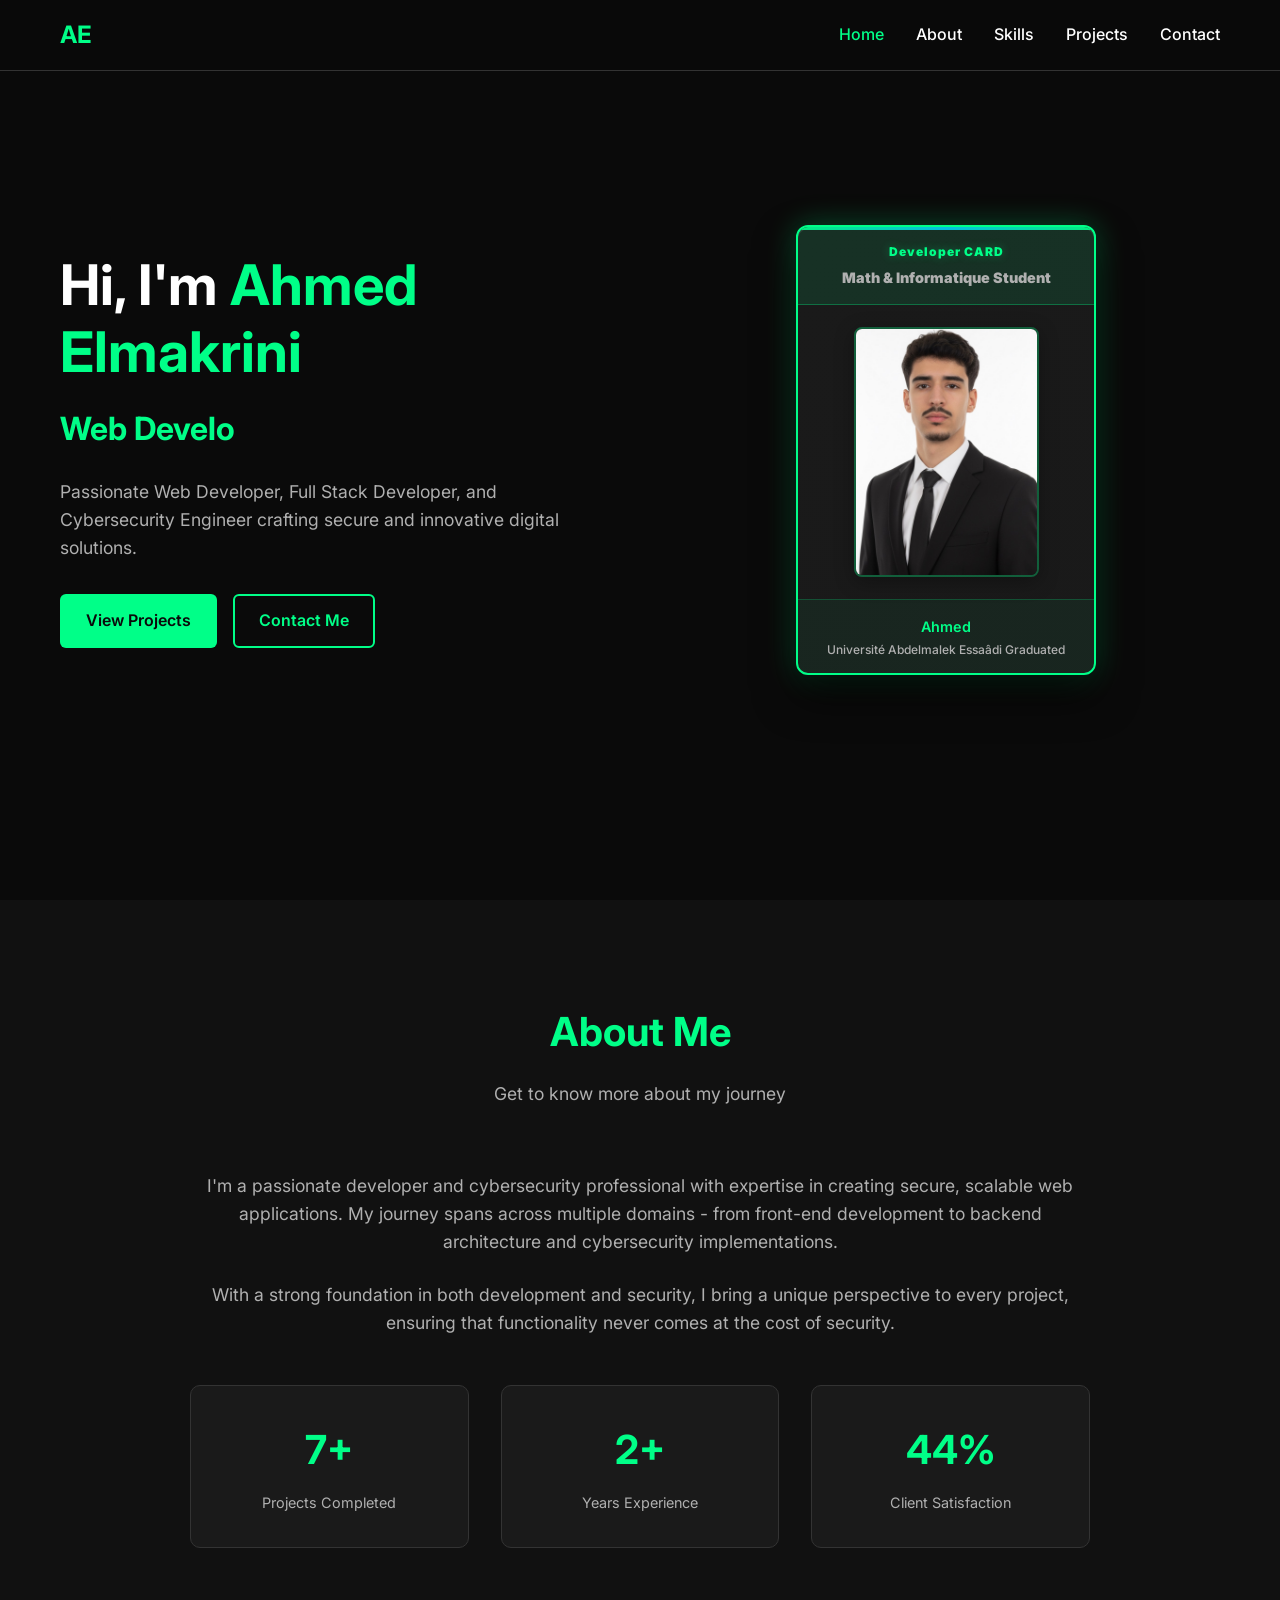
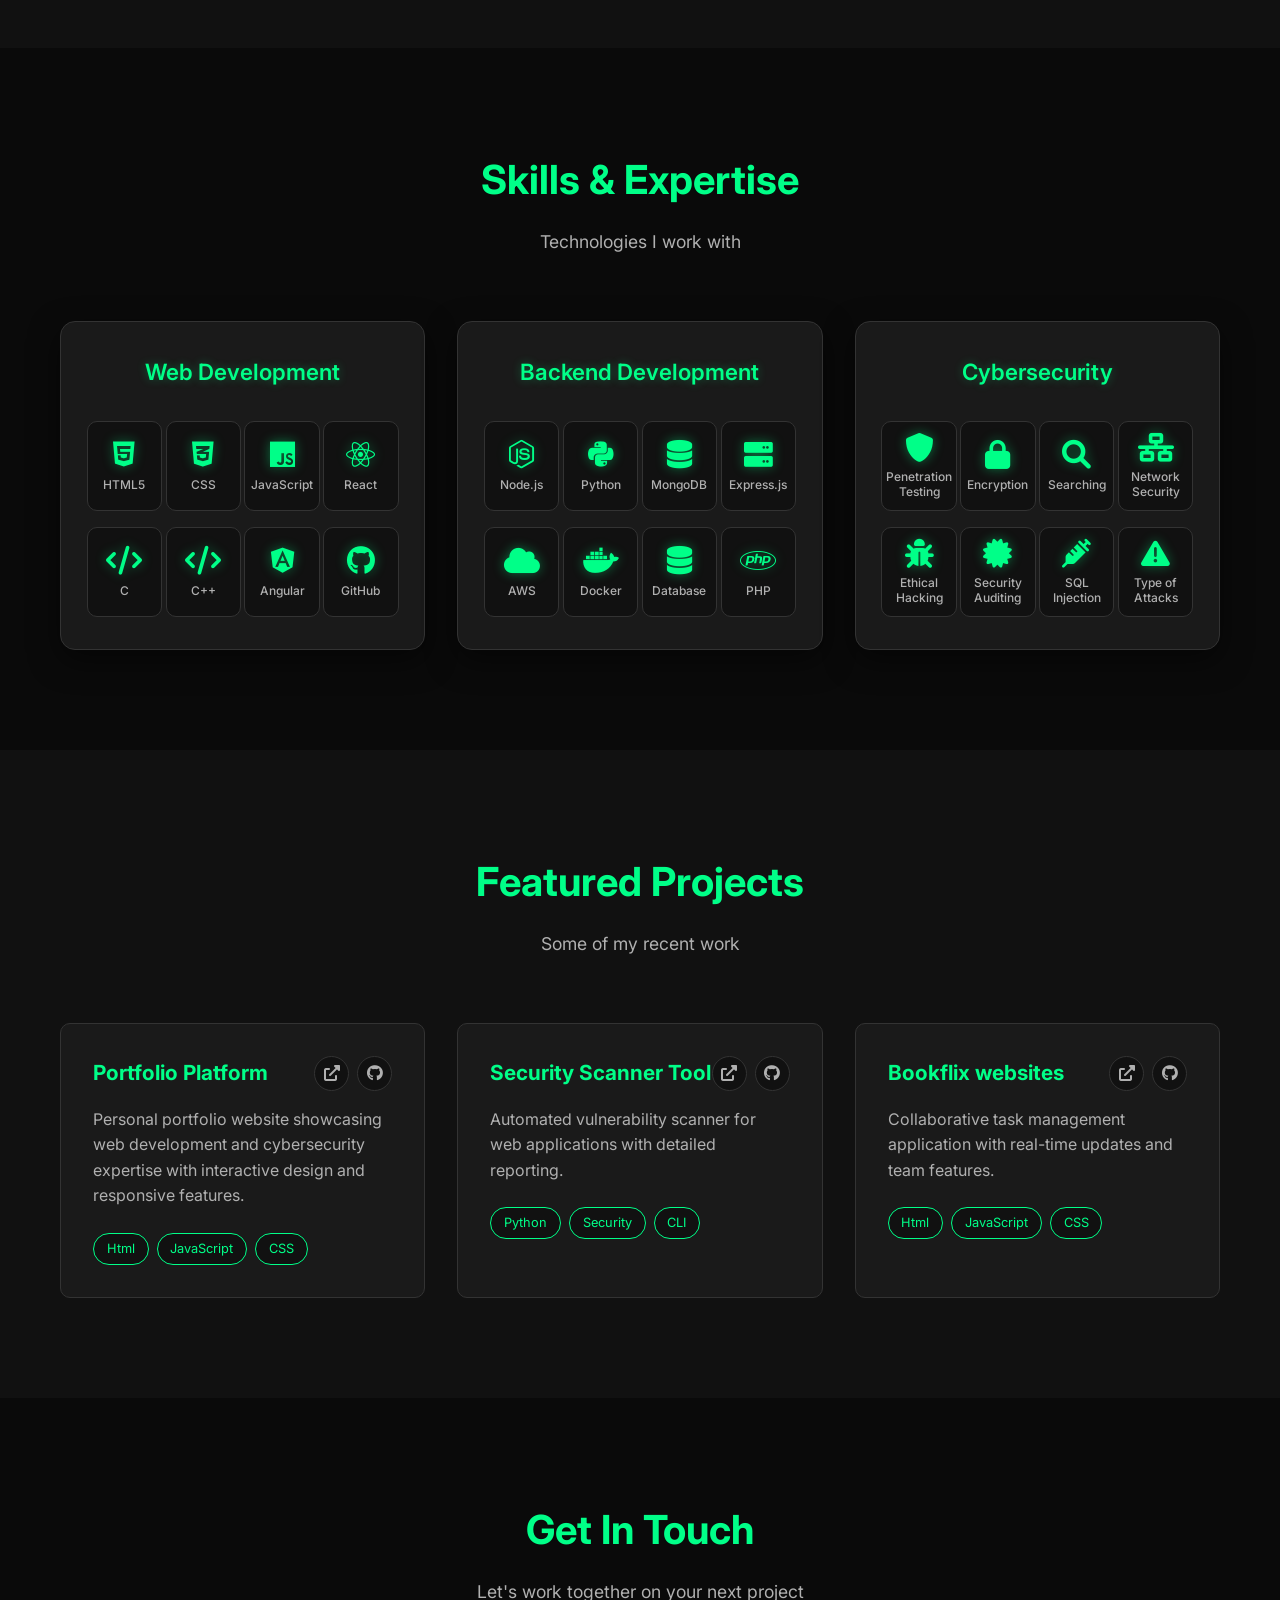
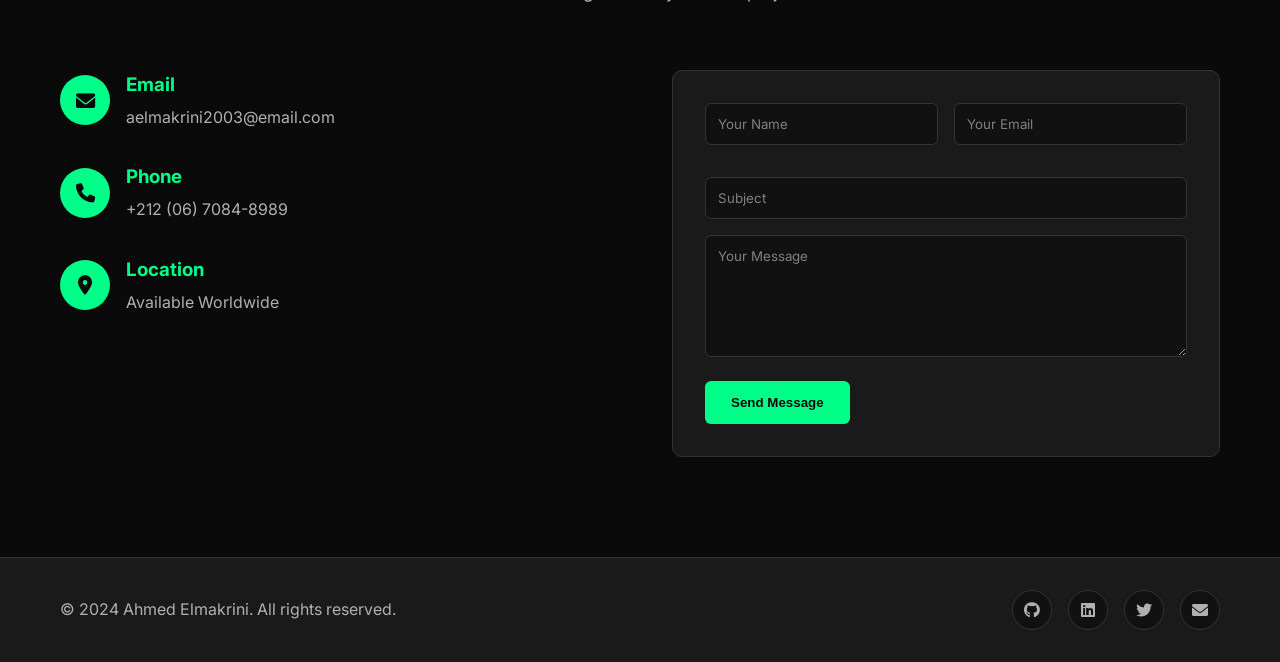
==== portfolio.html @ f75f0a3f "last modification" ====
<!DOCTYPE html>
<html lang="en">
<head>
    <meta charset="UTF-8">
    <meta name="viewport" content="width=device-width, initial-scale=1.0, viewport-fit=cover">
    <meta name="apple-mobile-web-app-capable" content="yes">
    <meta name="apple-mobile-web-app-status-bar-style" content="black-translucent">
    <meta name="apple-mobile-web-app-title" content="Ahmed Elmakrini">
    <meta name="msapplication-TileColor" content="#0a0a0a">
    <link rel="manifest" href="manifest.json">
    <link rel="apple-touch-icon" sizes="180x180" href="apple-touch-icon.png">
    <title>Ahmed Elmakrini - Portfolio</title>
    <link rel="stylesheet" href="style.css">
    <link href="https://cdnjs.cloudflare.com/ajax/libs/font-awesome/6.0.0/css/all.min.css" rel="stylesheet">
    <link href="https://fonts.googleapis.com/css2?family=Inter:wght@300;400;500;600;700&display=swap" rel="stylesheet">
</head>
<body>
    <!-- Navigation -->
    <nav class="navbar">
        <div class="nav-container">
            <div class="nav-logo">
                <span class="logo-text">AE</span>
            </div>
            <ul class="nav-menu">
                <li><a href="#home" class="nav-link">Home</a></li>
                <li><a href="#about" class="nav-link">About</a></li>
                <li><a href="#skills" class="nav-link">Skills</a></li>
                <li><a href="#projects" class="nav-link">Projects</a></li>
                <li><a href="#contact" class="nav-link">Contact</a></li>
            </ul>
            <div class="nav-toggle" onclick="toggleMobileMenu()">
                <span></span>
                <span></span>
                <span></span>
            </div>
        </div>
    </nav>

    <!-- Hero Section -->
    <section id="home" class="hero">
        <div class="container">
            <div class="hero-content">
                <h1 class="hero-title">
                    Hi, I'm <span class="highlight">Ahmed Elmakrini</span>
                </h1>
                <h2 class="hero-subtitle">
                    <span id="typing-text">Web Developer</span>
                </h2>
                <p class="hero-description">
                    Passionate Web Developer, Full Stack Developer, and Cybersecurity Engineer
                    crafting secure and innovative digital solutions.
                </p>
                <div class="hero-buttons">
                    <a href="#projects" class="btn btn-primary">View Projects</a>
                    <a href="#contact" class="btn btn-secondary">Contact Me</a>
                </div>
            </div>
            <div class="hero-visual">
                <div class="student-card">
                    <div class="card-thread"></div>
                    <div class="card-header">
                        <h3>Developer CARD</h3>
                        <p>Math & Informatique Student</p>
                    </div>
                    <div class="card-photo">
                        <img src="image/IMG_5233.JPG" alt="Profile">
                    </div>
                    <div class="card-info">
                        <div class="student-id">Ahmed</div>
                        <div class="university">Université Abdelmalek Essaâdi Graduated</div>
                    </div>
                </div>
            </div>
        </div>

        <!-- Hacker Terminal -->
        <div class="hacker-terminal" id="hacker-terminal">
            <div class="terminal-header">
                <div class="terminal-controls">
                    <span class="terminal-btn close" onclick="closeHackerTerminal()"></span>
                    <span class="terminal-btn minimize"></span>
                    <span class="terminal-btn maximize"></span>
                </div>
                <div class="terminal-title">ahmed@elmakrini:~$</div>
            </div>
            <div class="terminal-body">
                <div class="terminal-prompt">
                    <span class="prompt-user">root@hacker</span>
                    <span class="prompt-separator">:</span>
                    <span class="prompt-path">~/skills</span>
                    <span class="prompt-symbol">$</span>
                    <span class="prompt-command">scan --skill</span>
                    <span class="typing-cursor">_</span>
                </div>
                <div class="terminal-output" id="terminal-output"></div>
            </div>
        </div>
    </section>

    <!-- About Section -->
    <section id="about" class="about">
        <div class="container">
            <div class="section-header">
                <h2 class="section-title">About Me</h2>
                <p class="section-subtitle">Get to know more about my journey</p>
            </div>
            <div class="about-content">
                <div class="about-text">
                    <p>
                        I'm a passionate developer and cybersecurity professional with expertise in creating
                        secure, scalable web applications. My journey spans across multiple domains - from
                        front-end development to backend architecture and cybersecurity implementations.
                    </p>
                    <p>
                        With a strong foundation in both development and security, I bring a unique perspective
                        to every project, ensuring that functionality never comes at the cost of security.
                    </p>
                </div>
                <div class="stats">
                    <div class="stat-item">
                        <span class="stat-number">15+</span>
                        <span class="stat-label">Projects Completed</span>
                    </div>
                    <div class="stat-item">
                        <span class="stat-number">3+</span>
                        <span class="stat-label">Years Experience</span>
                    </div>
                    <div class="stat-item">
                        <span class="stat-number">100%</span>
                        <span class="stat-label">Client Satisfaction</span>
                    </div>
                </div>
            </div>
        </div>
    </section>

    <!-- Skills Section -->
    <section id="skills" class="skills">
        <div class="container">
            <div class="section-header">
                <h2 class="section-title">Skills & Expertise</h2>
                <p class="section-subtitle">Technologies I work with</p>
            </div>
            <div class="skills-container">
                <div class="skill-category">
                    <h3>Web Development</h3>
                    <div class="skills-grid">
                        <div class="skill-item">
                            <i class="fab fa-html5"></i>
                            <span>HTML5</span>
                        </div>
                        <div class="skill-item">
                            <i class="fab fa-css3-alt"></i>
                            <span>CSS</span>
                        </div>
                        <div class="skill-item">
                            <i class="fab fa-js"></i>
                            <span>JavaScript</span>
                        </div>
                        <div class="skill-item">
                            <i class="fab fa-react"></i>
                            <span>React</span>
                        </div>
                        <div class="skill-item">
                            <i class="fas fa-code"></i>
                            <span>C</span>
                        </div>
                        <div class="skill-item">
                            <i class="fas fa-code"></i>
                            <span>C++</span>
                        </div>
                        <div class="skill-item">
                            <i class="fab fa-angular"></i>
                            <span>Angular</span>
                        </div>
                        <div class="skill-item">
                            <i class="fab fa-github"></i>
                            <span>GitHub</span>
                        </div>
                    </div>
                </div>
                <div class="skill-category">
                    <h3>Backend Development</h3>
                    <div class="skills-grid">
                        <div class="skill-item">
                            <i class="fab fa-node-js"></i>
                            <span>Node.js</span>
                        </div>
                        <div class="skill-item">
                            <i class="fab fa-python"></i>
                            <span>Python</span>
                        </div>
                        <div class="skill-item">
                            <i class="fas fa-database"></i>
                            <span>MongoDB</span>
                        </div>
                        <div class="skill-item">
                            <i class="fas fa-server"></i>
                            <span>Express.js</span>
                        </div>
                        <div class="skill-item">
                            <i class="fas fa-cloud"></i>
                            <span>AWS</span>
                        </div>
                        <div class="skill-item">
                            <i class="fab fa-docker"></i>
                            <span>Docker</span>
                        </div>
                        <div class="skill-item">
                            <i class="fas fa-database"></i>
                            <span>Database</span>
                        </div>
                        <div class="skill-item">
                            <i class="fab fa-php"></i>
                            <span>PHP</span>
                        </div>
                    </div>
                </div>
                <div class="skill-category">
                    <h3>Cybersecurity</h3>
                    <div class="skills-grid">
                        <div class="skill-item">
                            <i class="fas fa-shield-alt"></i>
                            <span>Penetration Testing</span>
                        </div>
                        <div class="skill-item">
                            <i class="fas fa-lock"></i>
                            <span>Encryption</span>
                        </div>
                        <div class="skill-item">
                            <i class="fas fa-search"></i>
                            <span>Searching</span>
                        </div>
                        <div class="skill-item">
                            <i class="fas fa-network-wired"></i>
                            <span>Network Security</span>
                        </div>
                        <div class="skill-item">
                            <i class="fas fa-bug"></i>
                            <span>Ethical Hacking</span>
                        </div>
                        <div class="skill-item">
                            <i class="fas fa-certificate"></i>
                            <span>Security Auditing</span>
                        </div>
                        <div class="skill-item">
                            <i class="fas fa-syringe"></i>
                            <span>SQL Injection</span>
                        </div>
                        <div class="skill-item">
                            <i class="fas fa-exclamation-triangle"></i>
                            <span>Type of Attacks</span>
                        </div>
                    </div>
                </div>
            </div>
        </div>
    </section>

    <!-- Projects Section -->
    <section id="projects" class="projects">
        <div class="container">
            <div class="section-header">
                <h2 class="section-title">Featured Projects</h2>
                <p class="section-subtitle">Some of my recent work</p>
            </div>
            <div class="projects-grid">
                <div class="project-card">
                    <div class="project-header">
                        <h3>Portfolio Platform</h3>
                        <div class="project-links">
                            <a href="https://github.com/ahmed200-em/myportfolio" class="project-link" title="Open E-Commerce Platform" aria-label="Open E-Commerce Platform"><i class="fas fa-external-link-alt" aria-hidden="true"></i></a>
                            <a href="https://github.com/ahmed200-em" class="project-link" title="View E-Commerce Platform on GitHub" aria-label="View E-Commerce Platform on GitHub" target="_blank" rel="noopener noreferrer"><i class="fab fa-github" aria-hidden="true"></i></a>
                        </div>
                    </div>
                    <p>Personal portfolio website showcasing web development and cybersecurity expertise with interactive design and responsive features.</p>
                    <div class="project-tags">
                        <span class="tag">Html</span>
                        <span class="tag">JavaScript</span>
                        <span class="tag">CSS</span>
                    </div>
                </div>
                <div class="project-card">
                    <div class="project-header">
                        <h3>Security Scanner Tool</h3>
                        <div class="project-links">
                            <a href="#" class="project-link" title="Open Security Scanner Tool" aria-label="Open Security Scanner Tool"><i class="fas fa-external-link-alt" aria-hidden="true"></i></a>
                            <a href="https://github.com/ahmed200-em" class="project-link" title="View Security Scanner Tool on GitHub" aria-label="View Security Scanner Tool on GitHub" target="_blank" rel="noopener noreferrer"><i class="fab fa-github" aria-hidden="true"></i></a>
                        </div>
                    </div>
                    <p>Automated vulnerability scanner for web applications with detailed reporting.</p>
                    <div class="project-tags">
                        <span class="tag">Python</span>
                        <span class="tag">Security</span>
                        <span class="tag">CLI</span>
                    </div>
                </div>
                <div class="project-card">
                    <div class="project-header">
                        <h3>Bookflix websites</h3>
                        <div class="project-links">
                            <a href="https://github.com/ahmed200-em/bookflix-web" class="project-link" title="Open Task Management App" aria-label="Open Task Management App"><i class="fas fa-external-link-alt" aria-hidden="true"></i></a>
                            <a href="https://github.com/ahmed200-em" class="project-link" title="View Task Management App on GitHub" aria-label="View Task Management App on GitHub" target="_blank" rel="noopener noreferrer"><i class="fab fa-github" aria-hidden="true"></i></a>
                        </div>
                    </div>
                    <p>Collaborative task management application with real-time updates and team features.</p>
                    <div class="project-tags">
                        <span class="tag">Html</span>
                        <span class="tag">JavaScript</span>
                        <span class="tag">CSS</span>
                    </div>
                </div>
            </div>
        </div>
    </section>

    <!-- Contact Section -->
    <section id="contact" class="contact">
        <div class="container">
            <div class="section-header">
                <h2 class="section-title">Get In Touch</h2>
                <p class="section-subtitle">Let's work together on your next project</p>
            </div>
            <div class="contact-content">
                <div class="contact-info">
                    <div class="contact-item">
                        <div class="contact-icon">
                            <i class="fas fa-envelope"></i>
                        </div>
                        <div class="contact-details">
                            <h3>Email</h3>
                            <p>aelmakrini2003@email.com</p>
                        </div>
                    </div>
                    <div class="contact-item">
                        <div class="contact-icon">
                            <i class="fas fa-phone"></i>
                        </div>
                        <div class="contact-details">
                            <h3>Phone</h3>
                            <p>+212 (06) 7084-8989</p>
                        </div>
                    </div>
                    <div class="contact-item">
                        <div class="contact-icon">
                            <i class="fas fa-map-marker-alt"></i>
                        </div>
                        <div class="contact-details">
                            <h3>Location</h3>
                            <p>Available Worldwide</p>
                        </div>
                    </div>
                </div>
                <form class="contact-form">
                    <div class="form-row">
                        <input type="text" placeholder="Your Name" required>
                        <input type="email" placeholder="Your Email" required>
                    </div>
                    <input type="text" placeholder="Subject" required>
                    <textarea placeholder="Your Message" rows="6" required></textarea>
                    <button type="submit" class="btn btn-primary">Send Message</button>
                </form>
            </div>
        </div>
    </section>

    <!-- Footer -->
    <footer class="footer">
        <div class="container">
            <div class="footer-content">
                <div class="footer-text">
                    <p>&copy; 2024 Ahmed Elmakrini. All rights reserved.</p>
                </div>
                <div class="social-links">
                    <a href="https://github.com/ahmed200-em" class="social-link" title="GitHub" aria-label="GitHub" target="_blank" rel="noopener noreferrer"><i class="fab fa-github" aria-hidden="true"></i></a>
                    <a href="#" class="social-link" title="LinkedIn" aria-label="LinkedIn"><i class="fab fa-linkedin" aria-hidden="true"></i></a>
                    <a href="#" class="social-link" title="Twitter" aria-label="Twitter"><i class="fab fa-twitter" aria-hidden="true"></i></a>
                    <a href="#" class="social-link" title="Email" aria-label="Email"><i class="fas fa-envelope" aria-hidden="true"></i></a>
                </div>
            </div>
        </div>
    </footer>

    <script src="script.js"></script>
</body>
</html>
---- style.css ----
/* Reset */
* {
    margin: 0;
    padding: 0;
    box-sizing: border-box;
}

/* Variables */
:root {
    --primary-color: #00ff88;
    --primary-dark: #00cc6a;
    --bg-color: #0a0a0a;
    --bg-secondary: #111111;
    --bg-card: #1a1a1a;
    --text-primary: #ffffff;
    --text-secondary: #b0b0b0;
    --text-muted: #808080;
    --border-color: #333333;
    --shadow: 0 10px 30px rgba(0, 0, 0, 0.5);
    --shadow-hover: 0 15px 40px rgba(0, 255, 136, 0.2);
}

/* Base */
html {
    scroll-behavior: smooth;
}

body {
    font-family: 'Inter', sans-serif;
    background-color: var(--bg-color);
    color: var(--text-primary);
    line-height: 1.6;
}

.container {
    max-width: 1200px;
    margin: 0 auto;
    padding: 0 20px;
}

/* Navigation */
.navbar {
    position: fixed;
    top: 0;
    width: 100%;
    background: rgba(10, 10, 10, 0.95);
    -webkit-backdrop-filter: blur(10px);
    backdrop-filter: blur(10px);
    z-index: 1000;
    padding: 1rem 0;
    border-bottom: 1px solid var(--border-color);
}

.nav-container {
    max-width: 1200px;
    margin: 0 auto;
    padding: 0 20px;
    display: flex;
    justify-content: space-between;
    align-items: center;
}

.nav-logo .logo-text {
    font-size: 1.5rem;
    font-weight: 700;
    color: var(--primary-color);
}

.nav-menu {
    display: flex;
    list-style: none;
    gap: 2rem;
}

.nav-link {
    color: var(--text-primary);
    text-decoration: none;
    font-weight: 500;
    transition: color 0.3s ease;
}

.nav-link:hover,
.nav-link.active {
    color: var(--primary-color);
}

.nav-toggle {
    display: none;
    flex-direction: column;
    cursor: pointer;
    gap: 4px;
}

.nav-toggle span {
    width: 25px;
    height: 3px;
    background: var(--primary-color);
    transition: 0.3s;
}

/* Hero Section */
.hero {
    min-height: 100vh;
    display: flex;
    align-items: center;
    padding-top: 80px;
}

.hero .container {
    display: grid;
    grid-template-columns: 1fr 1fr;
    gap: 4rem;
    align-items: center;
}

.hero-title {
    font-size: 3.5rem;
    font-weight: 700;
    margin-bottom: 1rem;
    line-height: 1.2;
}

.highlight {
    color: var(--primary-color);
}

.hero-subtitle {
    font-size: 2rem;
    color: var(--primary-color);
    margin-bottom: 1.5rem;
    min-height: 2.5rem;
}

.hero-description {
    font-size: 1.1rem;
    color: var(--text-secondary);
    margin-bottom: 2rem;
    max-width: 500px;
}

.hero-buttons {
    display: flex;
    gap: 1rem;
}

.btn {
    display: inline-block;
    padding: 12px 24px;
    border-radius: 6px;
    text-decoration: none;
    font-weight: 600;
    transition: all 0.3s ease;
    border: 2px solid transparent;
}

.btn-primary {
    background: var(--primary-color);
    color: var(--bg-color);
}

.btn-primary:hover {
    background: var(--primary-dark);
    transform: translateY(-2px);
    box-shadow: var(--shadow-hover);
}

.btn-secondary {
    border: 2px solid var(--primary-color);
    color: var(--primary-color);
}

.btn-secondary:hover {
    background: var(--primary-color);
    color: var(--bg-color);
    transform: translateY(-2px);
}

.hero-visual {
    display: flex;
    justify-content: center;
    align-items: center;
    position: relative;
    height: 400px;
}



/* Student ID Card */
.student-card {
    width: 300px;
    height: 450px;
    background: linear-gradient(135deg, var(--bg-card) 0%, rgba(26, 26, 26, 0.98) 100%);
    border-radius: 12px;
    box-shadow:
        0 20px 40px rgba(0, 0, 0, 0.7),
        0 0 30px rgba(0, 255, 136, 0.3),
        inset 0 2px 0 rgba(255, 255, 255, 0.1);
    margin: 20px auto;
    position: relative;
    transition: all 0.4s ease;
    border: 2px solid var(--primary-color);
    -webkit-backdrop-filter: blur(15px);
    backdrop-filter: blur(15px);
    overflow: hidden;
    display: flex;
    flex-direction: column;
}

.student-card::before {
    content: '';
    position: absolute;
    top: 0;
    left: 0;
    right: 0;
    height: 3px;
    background: linear-gradient(90deg, var(--primary-color), #00c8ff, var(--primary-color));
    opacity: 0.9;
}

.student-card:hover {
    transform: translateY(-8px) scale(1.02);
    box-shadow:
        0 30px 60px rgba(0, 0, 0, 0.8),
        0 0 40px rgba(0, 255, 136, 0.4),
        inset 0 2px 0 rgba(255, 255, 255, 0.2);
    border-color: rgba(0, 255, 136, 0.9);
}



/* Card Header */
.card-header {
    background: rgba(0, 255, 136, 0.1);
    padding: 15px;
    text-align: center;
    border-bottom: 1px solid rgba(0, 255, 136, 0.3);
    position: relative;
}

.card-header h3 {
    color: var(--primary-color);
    font-size: 0.75rem;
    font-weight: 900;
    letter-spacing: 1px;
    margin: 0 0 5px 0;
    text-shadow: 0 0 10px rgba(0, 255, 136, 0.3);
}

.card-header p {
    color: var(--text-secondary);
    font-size: 0.9rem;
    font-weight: 900;
    margin: 0;
}

/* Card Photo */
.card-photo {
    flex: 1;
    padding: 20px;
    display: flex;
    align-items: center;
    justify-content: center;
}

.card-photo img {
    width: 185px;
    height: 250px;
    border-radius: 8px;
    object-fit: cover;
    border: 2px solid rgba(0, 255, 136, 0.3);
    box-shadow: 0 5px 20px rgba(0, 0, 0, 0.3);
    transition: all 0.3s ease;
}

.student-card:hover .card-photo img {
    transform: scale(1.02);
    border-color: var(--primary-color);
    box-shadow: 0 8px 25px rgba(0, 255, 136, 0.2);
}

/* Card Info */
.card-info {
    background: rgba(0, 255, 136, 0.05);
    padding: 15px;
    text-align: center;
    border-top: 1px solid rgba(0, 255, 136, 0.2);
}
.university {
    color: var(--text-secondary);
    font-size: 0.75rem;
    font-weight: 500;
    line-height: 1.3;
    margin: 0;
}
.student-info h2 {
    color: var(--text-primary);
    font-size: 1.3rem;
    font-weight: 700;
    margin: 0 0 0.5rem 0;
}

.student-id {
    color: var(--primary-color);
    font-size: 0.9rem;
    font-weight: 600;
    margin: 0 0 0.3rem 0;
}

.department {
    color: var(--text-secondary);
    font-size: 0.8rem;
    line-height: 1.3;
    margin: 0;
}


/* Card Footer */
.card-footer {
    display: flex;
    justify-content: space-between;
    align-items: center;
    padding: 1rem 1.5rem;
    border-top: 1px solid rgba(0, 255, 136, 0.2);
    background: rgba(0, 255, 136, 0.03);
    margin-top: auto;
}

.valid-date {
    color: var(--text-secondary);
    font-size: 0.75rem;
    font-weight: 500;
}

.signature {
    color: var(--primary-color);
    font-size: 0.8rem;
    font-weight: 600;
    font-style: italic;
}
/* Hacker Terminal */
.hacker-terminal {
    position: fixed;
    top: 50%;
    left: 50%;
    transform: translate(-50%, -50%) scale(0);
    width: 90%;
    max-width: 800px;
    height: 500px;
    background: #0d1117;
    border: 1px solid var(--primary-color);
    border-radius: 10px;
    box-shadow: 0 0 50px rgba(0, 255, 136, 0.3);
    z-index: 10000;
    opacity: 0;
    transition: all 0.3s cubic-bezier(0.4, 0, 0.2, 1);
    font-family: 'Courier New', monospace;
    overflow: hidden;
}

.hacker-terminal.active {
    transform: translate(-50%, -50%) scale(1);
    opacity: 1;
}

.terminal-header {
    background: linear-gradient(90deg, #21262d, #161b22);
    padding: 10px 15px;
    display: flex;
    justify-content: space-between;
    align-items: center;
    border-bottom: 1px solid var(--primary-color);
}

.terminal-controls {
    display: flex;
    gap: 8px;
}

.terminal-btn {
    width: 12px;
    height: 12px;
    border-radius: 50%;
    cursor: pointer;
    transition: all 0.2s ease;
}

.terminal-btn.close {
    background: #ff5f57;
}

.terminal-btn.minimize {
    background: #ffbd2e;
}

.terminal-btn.maximize {
    background: #28ca42;
}

.terminal-btn:hover {
    transform: scale(1.2);
    box-shadow: 0 0 10px currentColor;
}

.terminal-title {
    color: var(--primary-color);
    font-size: 0.9rem;
    font-weight: 600;
}

.terminal-body {
    padding: 20px;
    height: calc(100% - 45px);
    overflow-y: auto;
    background: #0d1117;
}

.terminal-prompt {
    display: flex;
    align-items: center;
    margin-bottom: 10px;
    font-size: 0.9rem;
}

.prompt-user {
    color: var(--primary-color);
    font-weight: bold;
}

.prompt-separator {
    color: #6e7681;
    margin: 0 2px;
}

.prompt-path {
    color: #79c0ff;
}

.prompt-symbol {
    color: var(--text-primary);
    margin: 0 5px;
}

.prompt-command {
    color: #ffa657;
    font-weight: bold;
}

.typing-cursor {
    color: var(--primary-color);
    animation: cursor-blink 1s infinite;
    margin-left: 5px;
}

@keyframes cursor-blink {
    0%, 50% { opacity: 1; }
    51%, 100% { opacity: 0; }
}

.terminal-output {
    color: var(--text-primary);
    font-size: 0.85rem;
    line-height: 1.6;
    white-space: pre-wrap;
}

.terminal-output .success {
    color: var(--primary-color);
}

.terminal-output .warning {
    color: #ffa657;
}

.terminal-output .error {
    color: #ff6b6b;
}

.terminal-output .info {
    color: #79c0ff;
}

.terminal-output .highlight {
    color: var(--primary-color);
    font-weight: bold;
    text-shadow: 0 0 5px rgba(0, 255, 136, 0.5);
}

.skill-bar {
    display: flex;
    align-items: center;
    margin: 5px 0;
}

.skill-bar-name {
    width: 120px;
    color: var(--primary-color);
    font-weight: bold;
}

.skill-bar-container {
    flex: 1;
    height: 8px;
    background: #21262d;
    border-radius: 4px;
    overflow: hidden;
    margin: 0 10px;
    border: 1px solid var(--primary-color);
}

.skill-bar-fill {
    height: 100%;
    background: linear-gradient(90deg, var(--primary-color), var(--primary-dark));
    border-radius: 4px;
    width: 0%;
    transition: width 2s ease-in-out;
    box-shadow: 0 0 10px rgba(0, 255, 136, 0.5);
}

.skill-bar-percent {
    color: var(--text-primary);
    font-size: 0.8rem;
    min-width: 40px;
}

/* Sections */
section {
    padding: 100px 0;
}

.section-header {
    text-align: center;
    margin-bottom: 4rem;
}

.section-title {
    font-size: 2.5rem;
    font-weight: 700;
    color: var(--primary-color);
    margin-bottom: 1rem;
}

.section-subtitle {
    font-size: 1.1rem;
    color: var(--text-secondary);
}

/* About Section */
.about {
    background: var(--bg-secondary);
}

.about-content {
    max-width: 900px;
    margin: 0 auto;
}

.about-text {
    text-align: center;
    margin-bottom: 3rem;
}

.about-text p {
    font-size: 1.1rem;
    color: var(--text-secondary);
    margin-bottom: 1.5rem;
}

.stats {
    display: grid;
    grid-template-columns: repeat(3, 1fr);
    gap: 2rem;
}

.stat-item {
    background: var(--bg-card);
    padding: 2rem;
    border-radius: 10px;
    text-align: center;
    border: 1px solid var(--border-color);
    transition: all 0.3s ease;
}

.stat-item:hover {
    transform: translateY(-5px);
    box-shadow: var(--shadow-hover);
    border-color: var(--primary-color);
}

.stat-number {
    display: block;
    font-size: 2.5rem;
    font-weight: 700;
    color: var(--primary-color);
    margin-bottom: 0.5rem;
}

.stat-label {
    color: var(--text-secondary);
    font-size: 0.9rem;
}

/* Skills Section */
.skills-container {
    display: grid;
    grid-template-columns: repeat(3, 1fr);
    gap: 2rem;
    max-width: 1200px;
    margin: 0 auto;
}

.skill-category {
    background: var(--bg-card);
    padding: 2rem;
    border-radius: 15px;
    border: 1px solid var(--border-color);
    box-shadow: var(--shadow);
    transition: all 0.3s ease;
}

.skill-category:hover {
    transform: translateY(-5px);
    box-shadow: var(--shadow-hover);
    border-color: rgba(0, 255, 136, 0.3);
}

.skill-category h3 {
    color: var(--primary-color);
    font-size: 1.4rem;
    margin-bottom: 2rem;
    text-align: center;
    font-weight: 600;
    text-shadow: 0 0 10px rgba(0, 255, 136, 0.3);
}

.skills-grid {
    display: grid;
    grid-template-columns: repeat(4, 1fr);
    gap: 1rem;
    justify-items: center;
}

.skill-item {
    background: var(--bg-secondary);
    padding: 1.2rem 0.8rem;
    border-radius: 10px;
    text-align: center;
    border: 1px solid var(--border-color);
    transition: all 0.3s ease;
    cursor: pointer;
    width: 120%;
    height: 90px;
    -webkit-user-select: none;
    user-select: none;
    display: flex;
    flex-direction: column;
    justify-content: center;
    align-items: center;
    position: relative;
    overflow: hidden;
}

.skill-item::before {
    content: '';
    position: absolute;
    top: 0;
    left: 0;
    right: 0;
    height: 2px;
    background: linear-gradient(90deg, transparent, var(--primary-color), transparent);
    opacity: 0;
    transition: opacity 0.3s ease;
}

.skill-item:hover {
    border-color: var(--primary-color);
    transform: translateY(-5px) scale(1.02);
    box-shadow: 0 15px 35px rgba(0, 255, 136, 0.2);
    background: rgba(0, 255, 136, 0.03);
}

.skill-item:hover::before {
    opacity: 1;
}

.skill-item i {
    font-size: 1.8rem;
    color: var(--primary-color);
    margin-bottom: 0.5rem;
    display: block;
    transition: all 0.3s ease;
    text-shadow: 0 0 12px rgba(0, 255, 136, 0.4);
}

.skill-item:hover i {
    transform: scale(1.1);
    color: var(--text-primary);
    text-shadow: 0 0 18px var(--primary-color);
}

.skill-item span {
    color: var(--text-secondary);
    font-size: 0.75rem;
    font-weight: 500;
    transition: all 0.3s ease;
    opacity: 1;
    transform: translateY(0);
    line-height: 1.2;
}

.skill-item:hover span {
    color: var(--text-primary);
    font-weight: 600;
}

/* Projects Section */
.projects {
    background: var(--bg-secondary);
}

.projects-grid {
    display: grid;
    grid-template-columns: repeat(auto-fit, minmax(350px, 1fr));
    gap: 2rem;
}

.project-card {
    background: var(--bg-card);
    padding: 2rem;
    border-radius: 10px;
    border: 1px solid var(--border-color);
    transition: all 0.3s ease;
}

.project-card:hover {
    transform: translateY(-5px);
    box-shadow: var(--shadow-hover);
    border-color: var(--primary-color);
}

.project-header {
    display: flex;
    justify-content: space-between;
    align-items: center;
    margin-bottom: 1rem;
}

.project-header h3 {
    color: var(--primary-color);
    font-size: 1.3rem;
}

.project-links {
    display: flex;
    gap: 0.5rem;
}

.project-link {
    width: 35px;
    height: 35px;
    background: var(--bg-secondary);
    color: var(--text-secondary);
    display: flex;
    align-items: center;
    justify-content: center;
    border-radius: 50%;
    text-decoration: none;
    transition: all 0.3s ease;
    border: 1px solid var(--border-color);
}

.project-link:hover {
    background: var(--primary-color);
    color: var(--bg-color);
    border-color: var(--primary-color);
}

.project-card p {
    color: var(--text-secondary);
    margin-bottom: 1.5rem;
    line-height: 1.6;
}

.project-tags {
    display: flex;
    gap: 0.5rem;
    flex-wrap: wrap;
}

.tag {
    background: var(--bg-secondary);
    color: var(--primary-color);
    padding: 0.3rem 0.8rem;
    border-radius: 20px;
    font-size: 0.8rem;
    border: 1px solid var(--primary-color);
}

/* Contact Section */
.contact-content {
    display: grid;
    grid-template-columns: 1fr 1fr;
    gap: 4rem;
}

.contact-item {
    display: flex;
    align-items: center;
    gap: 1rem;
    margin-bottom: 2rem;
}

.contact-icon {
    width: 50px;
    height: 50px;
    background: var(--primary-color);
    color: var(--bg-color);
    display: flex;
    align-items: center;
    justify-content: center;
    border-radius: 50%;
    font-size: 1.2rem;
}

.contact-details h3 {
    color: var(--primary-color);
    margin-bottom: 0.3rem;
}

.contact-details p {
    color: var(--text-secondary);
}

.contact-form {
    background: var(--bg-card);
    padding: 2rem;
    border-radius: 10px;
    border: 1px solid var(--border-color);
}

.form-row {
    display: grid;
    grid-template-columns: 1fr 1fr;
    gap: 1rem;
    margin-bottom: 1rem;
}

.contact-form input,
.contact-form textarea {
    width: 100%;
    padding: 12px;
    background: var(--bg-secondary);
    border: 1px solid var(--border-color);
    border-radius: 6px;
    color: var(--text-primary);
    font-family: inherit;
    margin-bottom: 1rem;
    transition: border-color 0.3s ease;
}

.contact-form input:focus,
.contact-form textarea:focus {
    outline: none;
    border-color: var(--primary-color);
}

.contact-form input::placeholder,
.contact-form textarea::placeholder {
    color: var(--text-muted);
}

/* Footer */
.footer {
    background: var(--bg-card);
    padding: 2rem 0;
    border-top: 1px solid var(--border-color);
}

.footer-content {
    display: flex;
    justify-content: space-between;
    align-items: center;
}

.footer-text {
    color: var(--text-secondary);
}

.social-links {
    display: flex;
    gap: 1rem;
}

.social-link {
    width: 40px;
    height: 40px;
    background: var(--bg-secondary);
    color: var(--text-secondary);
    display: flex;
    align-items: center;
    justify-content: center;
    border-radius: 50%;
    text-decoration: none;
    transition: all 0.3s ease;
    border: 1px solid var(--border-color);
}

.social-link:hover {
    background: var(--primary-color);
    color: var(--bg-color);
    border-color: var(--primary-color);
    transform: translateY(-2px);
}

/* Mobile Responsive */
@media (max-width: 768px) {
    /* Navigation optimized for mobile */
    .navbar {
        padding: 0.8rem 0;
        box-shadow: 0 5px 20px rgba(0, 0, 0, 0.3);
    }

    .nav-menu {
            position: fixed;
            left: -100%;
            top: 65px;
            flex-direction: column;
            background: rgba(10, 10, 10, 0.98);
            -webkit-backdrop-filter: blur(20px);
            backdrop-filter: blur(20px);
            width: 100%;
            text-align: center;
            transition: 0.3s;
            padding: 2rem 0;
            border-top: 1px solid var(--border-color);
            box-shadow: 0 5px 20px rgba(0, 0, 0, 0.3);
        }

    .nav-menu.active {
        left: 0;
    }

    .nav-toggle {
        display: flex;
    }

    /* Hero section optimized for mobile */
    .hero {
        padding-top: 100px;
        min-height: 80vh;
    }

    .hero .container {
        grid-template-columns: 1fr;
        text-align: center;
        gap: 2rem;
    }

    .hero-title {
        font-size: 2.2rem;
        line-height: 1.3;
    }

    .hero-subtitle {
        font-size: 1.3rem;
        min-height: 2rem;
    }

    .hero-description {
        font-size: 1rem;
        margin-bottom: 2rem;
    }

    .hero-buttons {
        flex-direction: column;
        align-items: center;
        gap: 1rem;
    }

    .btn {
        width: 200px;
        text-align: center;
    }

    /* Sections with better mobile spacing */
    section {
        padding: 60px 0;
    }

    .section-title {
        font-size: 2rem;
    }

    .section-header {
        margin-bottom: 3rem;
    }

    /* Stats optimized for mobile */
    .stats {
        grid-template-columns: 1fr;
        gap: 1.5rem;
    }

    .stat-item {
        padding: 1.5rem;
    }

    /* Skills optimized for mobile */
    .skills-container {
        grid-template-columns: 1fr;
        gap: 2rem;
    }

    .skill-category {
        padding: 1.5rem;
    }

    .skills-grid {
        grid-template-columns: repeat(3, 1fr);
        gap: 1rem;
    }

    .skill-item {
        padding: 1.2rem 0.8rem;
        height: 85px;
    }

    .skill-item i {
        font-size: 1.6rem;
        margin-bottom: 0.4rem;
    }

    .skill-item span {
        font-size: 0.7rem;
    }

    /* Projects optimized for mobile */
    .projects-grid {
        grid-template-columns: 1fr;
        gap: 1.5rem;
    }

    .project-card {
        padding: 1.5rem;
    }

    /* Contact optimized for mobile */
    .contact-content {
        grid-template-columns: 1fr;
        gap: 2rem;
    }

    .contact-form {
        padding: 1.5rem;
    }

    .form-row {
        grid-template-columns: 1fr;
        gap: 0;
    }

    .contact-form input,
    .contact-form textarea {
        font-size: 16px; /* Prevents zoom on iOS */
        padding: 15px;
    }

    /* Footer optimized for mobile */
    .footer-content {
        flex-direction: column;
        gap: 1.5rem;
        text-align: center;
    }

    .social-links {
        justify-content: center;
    }

    .hero-visual {
        height: 320px;
    }

    /* Student Card Mobile */
    .student-card {
        width: 240px;
        height: 350px;
    }

    .card-photo {
        padding: 15px;
    }

    .card-photo img {
        width: 160px;
        height: 190px;
    }

    .card-header {
        padding: 12px;
    }

    .card-header h3 {
        font-size: 0.8rem;
    }

    .card-header p {
        font-size: 0.75rem;
    }

    .card-info {
        padding: 12px;
    }

    .student-id {
        font-size: 0.9rem;
    }

    .university {
        font-size: 0.7rem;
    }


    /* Mobile touch improvements */
    .skill-item,
    .project-card,
    .stat-item {
        cursor: pointer;
    }

    /* Better tap targets for mobile */
    .nav-link {
        padding: 0.8rem;
        display: block;
    }

    .project-link,
    .social-link {
        min-width: 44px;
        min-height: 44px;
    }
}

/* iPhone specific optimizations */
@media (max-width: 414px) {
    .container {
        padding: 0 15px;
    }

    .hero-title {
        font-size: 1.8rem;
    }

    .section-title {
        font-size: 1.8rem;
    }

    .skills-grid {
        grid-template-columns: repeat(2, 1fr);
        gap: 0.8rem;
    }

    .skill-item {
        padding: 1.2rem 0.8rem;
        height: 80px;
    }

    .skill-item i {
        font-size: 1.4rem;
        margin-bottom: 0.4rem;
    }

    .skill-item span {
        font-size: 0.65rem;
    }

    /* Better button sizing for iPhone */
    .btn {
        width: 100%;
        padding: 15px;
        font-size: 1rem;
    }

    .hero-buttons {
        width: 100%;
        max-width: 300px;
        margin: 0 auto;
    }

    /* Improved form for iPhone */
    .contact-form input,
    .contact-form textarea {
        border-radius: 8px;
        font-size: 16px;
    }
}

/* iPhone landscape orientation */
@media (max-width: 768px) and (orientation: landscape) {
    .hero {
        min-height: 100vh;
    }

    .hero-title {
        font-size: 2rem;
    }

    section {
        padding: 50px 0;
    }
}

/* Safe area support for iPhone X and newer */
@supports (padding-top: constant(safe-area-inset-top)) {
    .navbar {
        padding-top: calc(constant(safe-area-inset-top) + 1rem);
    }

    .hero {
        padding-top: calc(constant(safe-area-inset-top) + 100px);
    }
}

@supports (padding-top: env(safe-area-inset-top)) {
    .navbar {
        padding-top: calc(env(safe-area-inset-top) + 1rem);
    }

    .hero {
        padding-top: calc(env(safe-area-inset-top) + 100px);
    }
}
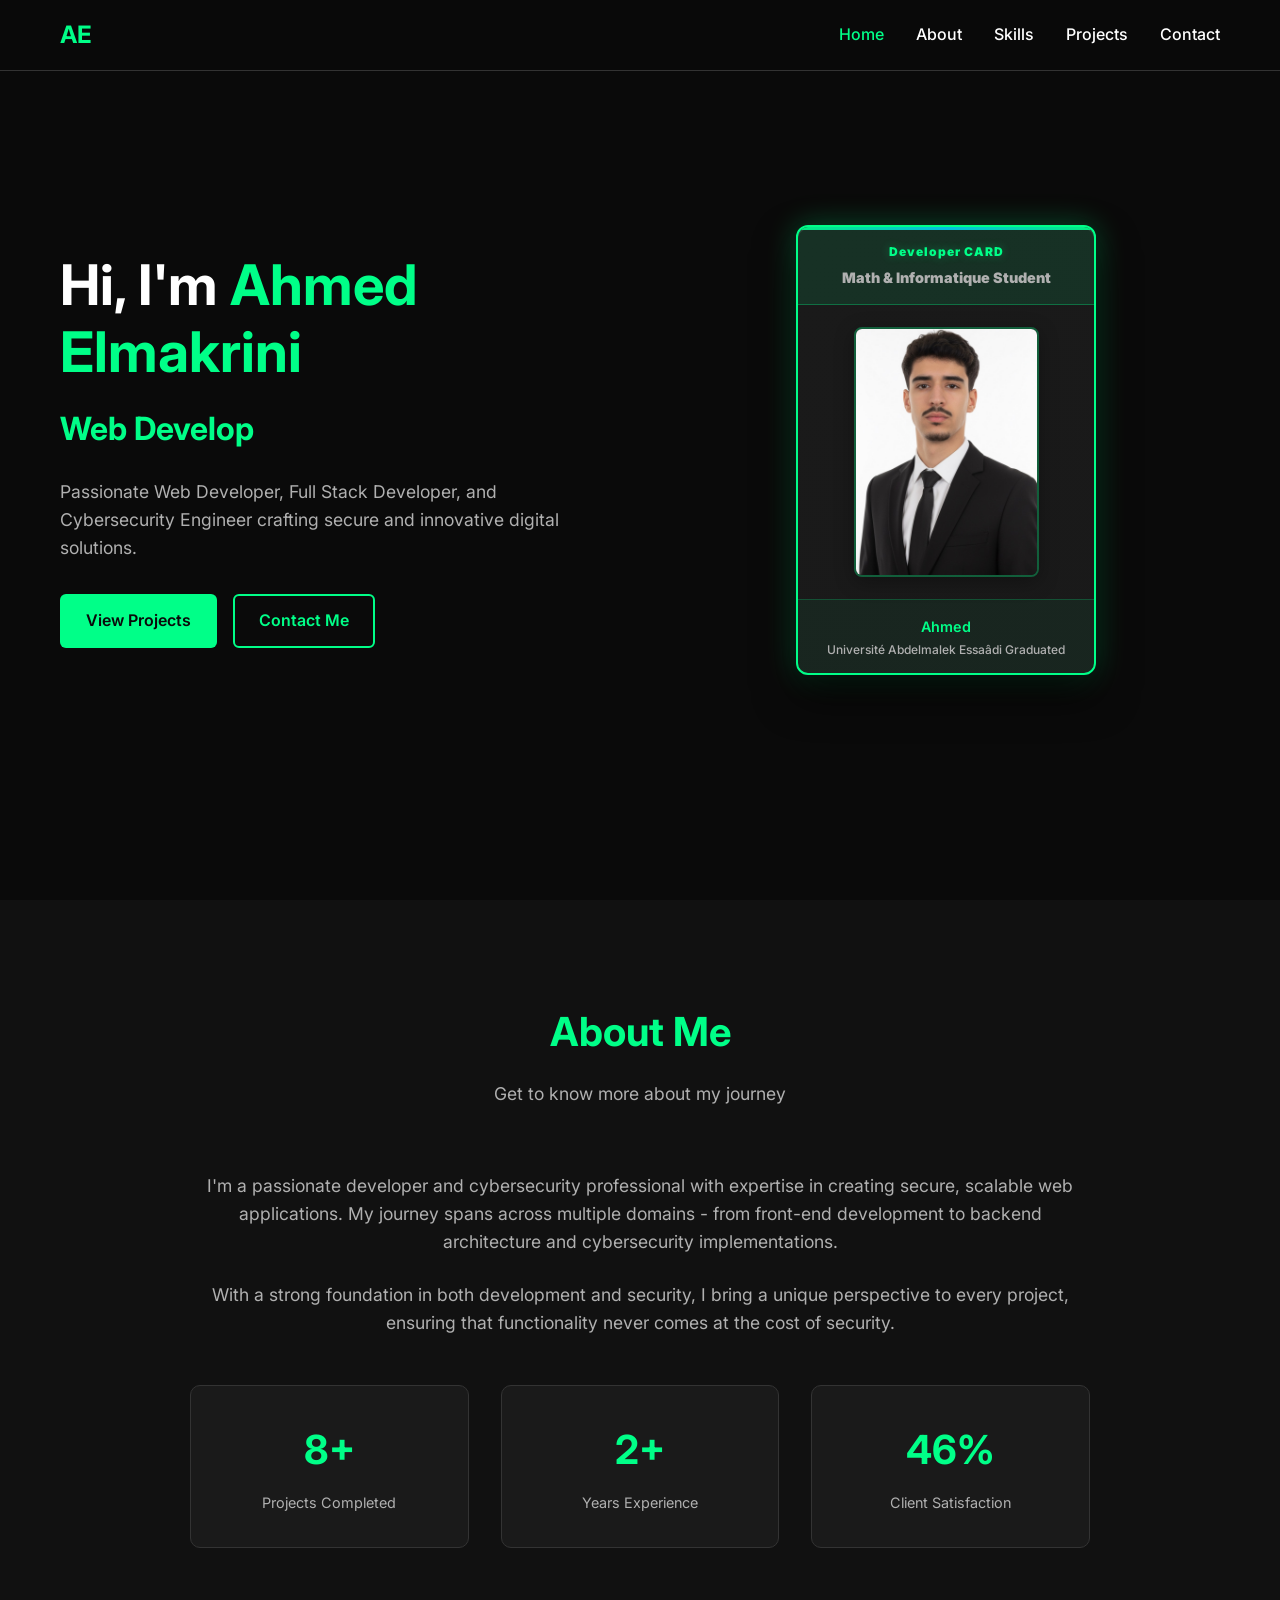
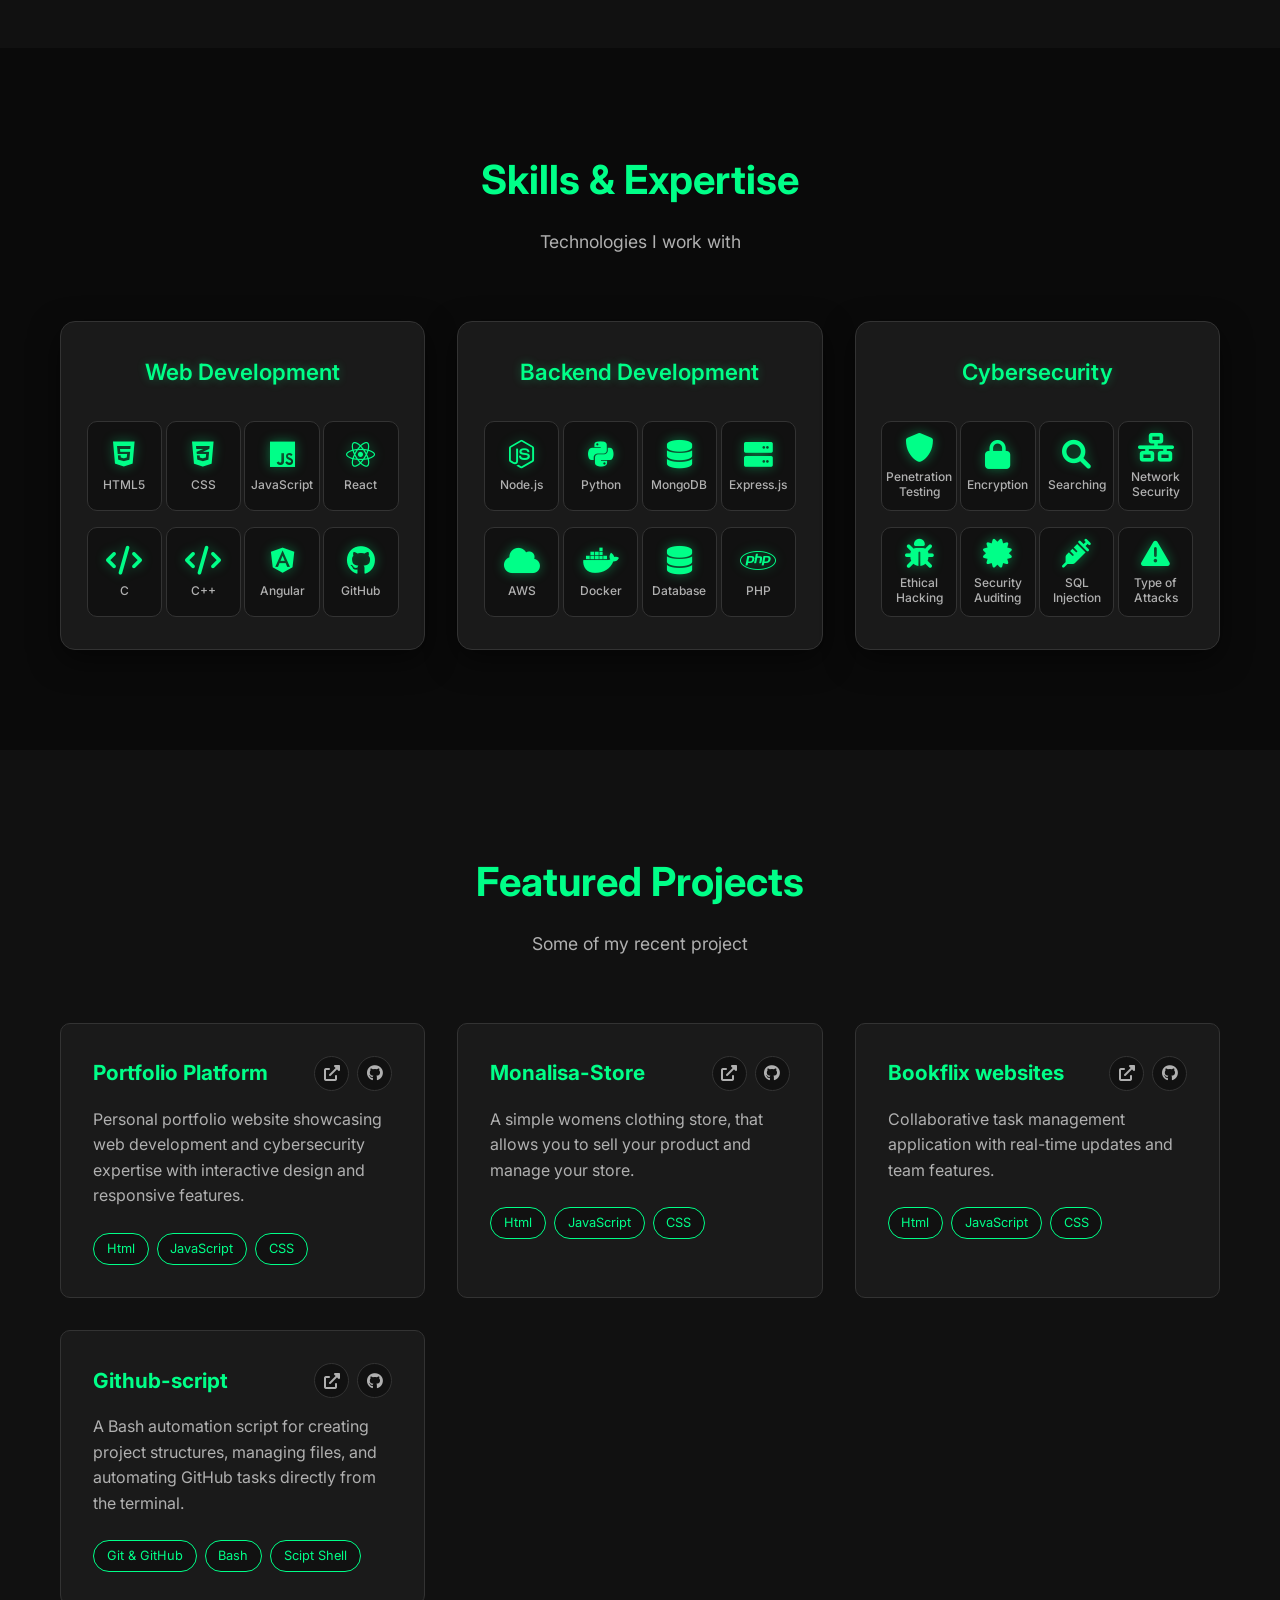
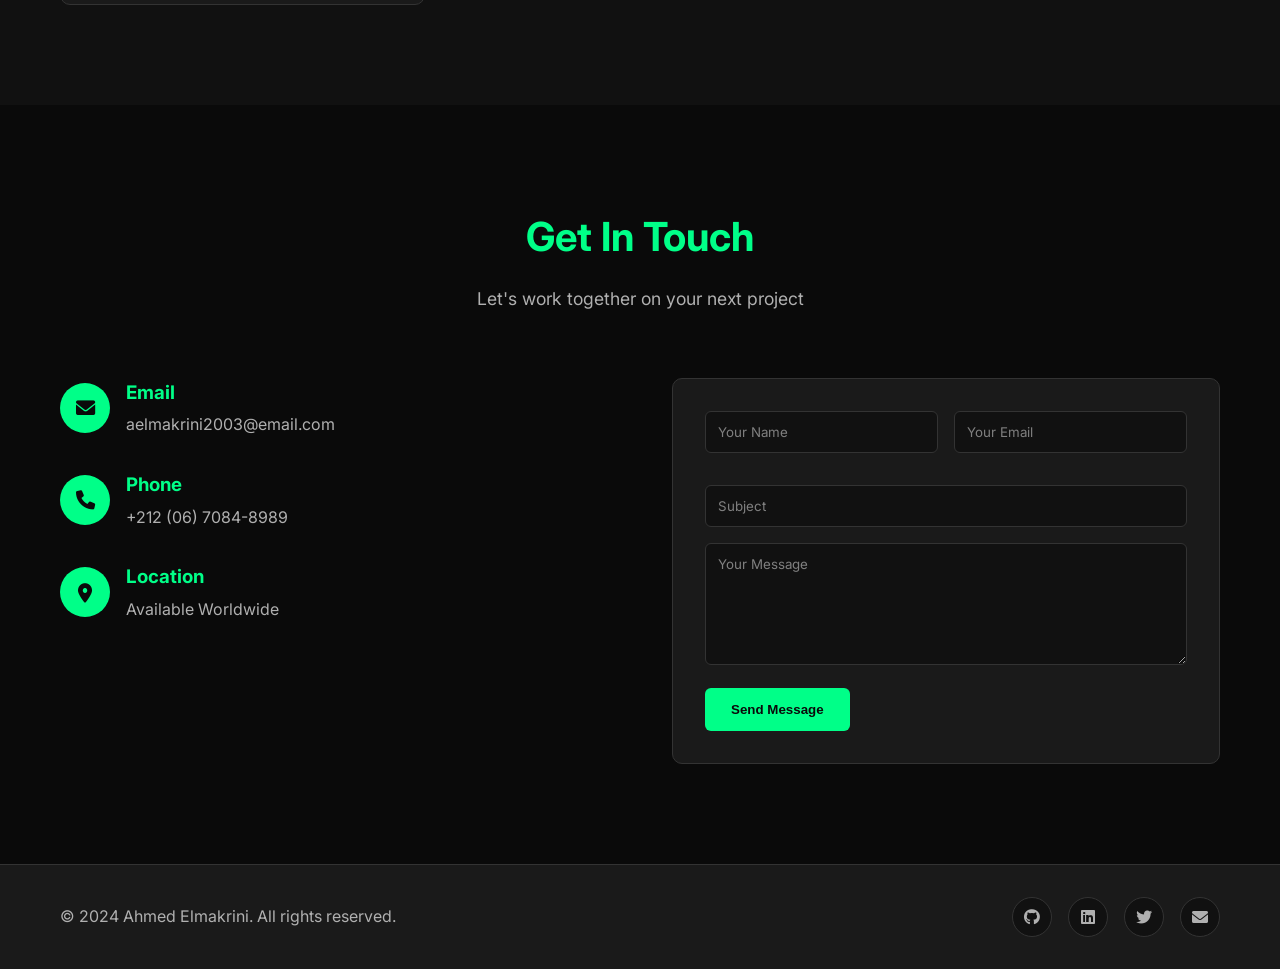
==== commit 5688741b: "added a script project in features project section and explaining in readme file what i did and some" ====
--- a/portfolio.html
+++ b/portfolio.html
@@ -1,5 +1,6 @@
 <!DOCTYPE html>
 <html lang="en">
+
 <head>
     <meta charset="UTF-8">
     <meta name="viewport" content="width=device-width, initial-scale=1.0, viewport-fit=cover">
@@ -14,6 +15,7 @@
     <link href="https://cdnjs.cloudflare.com/ajax/libs/font-awesome/6.0.0/css/all.min.css" rel="stylesheet">
     <link href="https://fonts.googleapis.com/css2?family=Inter:wght@300;400;500;600;700&display=swap" rel="stylesheet">
 </head>
+
 <body>
     <!-- Navigation -->
     <nav class="navbar">
@@ -262,18 +264,24 @@
         <div class="container">
             <div class="section-header">
                 <h2 class="section-title">Featured Projects</h2>
-                <p class="section-subtitle">Some of my recent work</p>
+                <p class="section-subtitle">Some of my recent project</p>
             </div>
             <div class="projects-grid">
                 <div class="project-card">
                     <div class="project-header">
                         <h3>Portfolio Platform</h3>
                         <div class="project-links">
-                            <a href="https://github.com/ahmed200-em/myportfolio" class="project-link" title="Open E-Commerce Platform" aria-label="Open E-Commerce Platform"><i class="fas fa-external-link-alt" aria-hidden="true"></i></a>
-                            <a href="https://github.com/ahmed200-em" class="project-link" title="View E-Commerce Platform on GitHub" aria-label="View E-Commerce Platform on GitHub" target="_blank" rel="noopener noreferrer"><i class="fab fa-github" aria-hidden="true"></i></a>
-                        </div>
-                    </div>
-                    <p>Personal portfolio website showcasing web development and cybersecurity expertise with interactive design and responsive features.</p>
+                            <a href="https://github.com/ahmed200-em/myportfolio" class="project-link"
+                                title="Open E-Commerce Platform" aria-label="Open E-Commerce Platform"><i
+                                    class="fas fa-external-link-alt" aria-hidden="true"></i></a>
+                            <a href="https://github.com/ahmed200-em" class="project-link"
+                                title="View E-Commerce Platform on GitHub"
+                                aria-label="View E-Commerce Platform on GitHub" target="_blank"
+                                rel="noopener noreferrer"><i class="fab fa-github" aria-hidden="true"></i></a>
+                        </div>
+                    </div>
+                    <p>Personal portfolio website showcasing web development and cybersecurity expertise with
+                        interactive design and responsive features.</p>
                     <div class="project-tags">
                         <span class="tag">Html</span>
                         <span class="tag">JavaScript</span>
@@ -282,25 +290,35 @@
                 </div>
                 <div class="project-card">
                     <div class="project-header">
-                        <h3>Security Scanner Tool</h3>
+                        <h3>Monalisa-Store</h3>
                         <div class="project-links">
-                            <a href="#" class="project-link" title="Open Security Scanner Tool" aria-label="Open Security Scanner Tool"><i class="fas fa-external-link-alt" aria-hidden="true"></i></a>
-                            <a href="https://github.com/ahmed200-em" class="project-link" title="View Security Scanner Tool on GitHub" aria-label="View Security Scanner Tool on GitHub" target="_blank" rel="noopener noreferrer"><i class="fab fa-github" aria-hidden="true"></i></a>
-                        </div>
-                    </div>
-                    <p>Automated vulnerability scanner for web applications with detailed reporting.</p>
+                            <a href="https://github.com/ahmed200-em/monalisa-store" class="project-link"
+                                title="Open Security Scanner Tool" aria-label="Open Security Scanner Tool"><i
+                                    class="fas fa-external-link-alt" aria-hidden="true"></i></a>
+                            <a href="https://github.com/ahmed200-em" class="project-link"
+                                title="View Security Scanner Tool on GitHub"
+                                aria-label="View Security Scanner Tool on GitHub" target="_blank"
+                                rel="noopener noreferrer"><i class="fab fa-github" aria-hidden="true"></i></a>
+                        </div>
+                    </div>
+                    <p>A simple womens clothing store, that allows you to sell your product and manage your store.</p>
                     <div class="project-tags">
-                        <span class="tag">Python</span>
-                        <span class="tag">Security</span>
-                        <span class="tag">CLI</span>
+                        <span class="tag">Html</span>
+                        <span class="tag">JavaScript</span>
+                        <span class="tag">CSS</span>
                     </div>
                 </div>
                 <div class="project-card">
                     <div class="project-header">
                         <h3>Bookflix websites</h3>
                         <div class="project-links">
-                            <a href="https://github.com/ahmed200-em/bookflix-web" class="project-link" title="Open Task Management App" aria-label="Open Task Management App"><i class="fas fa-external-link-alt" aria-hidden="true"></i></a>
-                            <a href="https://github.com/ahmed200-em" class="project-link" title="View Task Management App on GitHub" aria-label="View Task Management App on GitHub" target="_blank" rel="noopener noreferrer"><i class="fab fa-github" aria-hidden="true"></i></a>
+                            <a href="https://github.com/ahmed200-em/bookflix-web" class="project-link"
+                                title="Open Task Management App" aria-label="Open Task Management App"><i
+                                    class="fas fa-external-link-alt" aria-hidden="true"></i></a>
+                            <a href="https://github.com/ahmed200-em" class="project-link"
+                                title="View Task Management App on GitHub"
+                                aria-label="View Task Management App on GitHub" target="_blank"
+                                rel="noopener noreferrer"><i class="fab fa-github" aria-hidden="true"></i></a>
                         </div>
                     </div>
                     <p>Collaborative task management application with real-time updates and team features.</p>
@@ -310,6 +328,26 @@
                         <span class="tag">CSS</span>
                     </div>
                 </div>
+                <div class="project-card">
+                    <div class="project-header">
+                        <h3>Github-script</h3>
+                        <div class="project-links">
+                            <a href="https://github.com/ahmed200-em/git-hub-script" class="project-link"
+                                title="Open Task Management App" aria-label="Open Task Management App"><i
+                                    class="fas fa-external-link-alt" aria-hidden="true"></i></a>
+                            <a href="https://github.com/ahmed200-em" class="project-link"
+                                title="View Task Management App on GitHub"
+                                aria-label="View Task Management App on GitHub" target="_blank"
+                                rel="noopener noreferrer"><i class="fab fa-github" aria-hidden="true"></i></a>
+                        </div>
+                    </div>
+                    <p>A Bash automation script for creating project structures, managing files, and automating GitHub tasks directly from the terminal.</p>
+                    <div class="project-tags">
+                        <span class="tag">Git & GitHub</span>
+                        <span class="tag">Bash</span>
+                        <span class="tag">Scipt Shell</span>
+                    </div>
+                </div>
             </div>
         </div>
     </section>
@@ -372,10 +410,15 @@
                     <p>&copy; 2024 Ahmed Elmakrini. All rights reserved.</p>
                 </div>
                 <div class="social-links">
-                    <a href="https://github.com/ahmed200-em" class="social-link" title="GitHub" aria-label="GitHub" target="_blank" rel="noopener noreferrer"><i class="fab fa-github" aria-hidden="true"></i></a>
-                    <a href="#" class="social-link" title="LinkedIn" aria-label="LinkedIn"><i class="fab fa-linkedin" aria-hidden="true"></i></a>
-                    <a href="#" class="social-link" title="Twitter" aria-label="Twitter"><i class="fab fa-twitter" aria-hidden="true"></i></a>
-                    <a href="#" class="social-link" title="Email" aria-label="Email"><i class="fas fa-envelope" aria-hidden="true"></i></a>
+                    <a href="https://github.com/ahmed200-em" class="social-link" title="GitHub" aria-label="GitHub"
+                        target="_blank" rel="noopener noreferrer"><i class="fab fa-github" aria-hidden="true"></i></a>
+                    <a href="https://www.linkedin.com/in/ahmed-elmakrini-96852b385/" class="social-link" title="LinkedIn" aria-label="LinkedIn"
+                        target="_blank" rel="noopener noreferrer"><i class="fab fa-linkedin"
+                            aria-hidden="true"></i></a>
+                    <a href="#" class="social-link" title="Twitter" aria-label="Twitter"><i class="fab fa-twitter"
+                            aria-hidden="true"></i></a>
+                    <a href="#" class="social-link" title="Email" aria-label="Email"><i class="fas fa-envelope"
+                            aria-hidden="true"></i></a>
                 </div>
             </div>
         </div>
@@ -383,4 +426,5 @@
 
     <script src="script.js"></script>
 </body>
+
 </html>
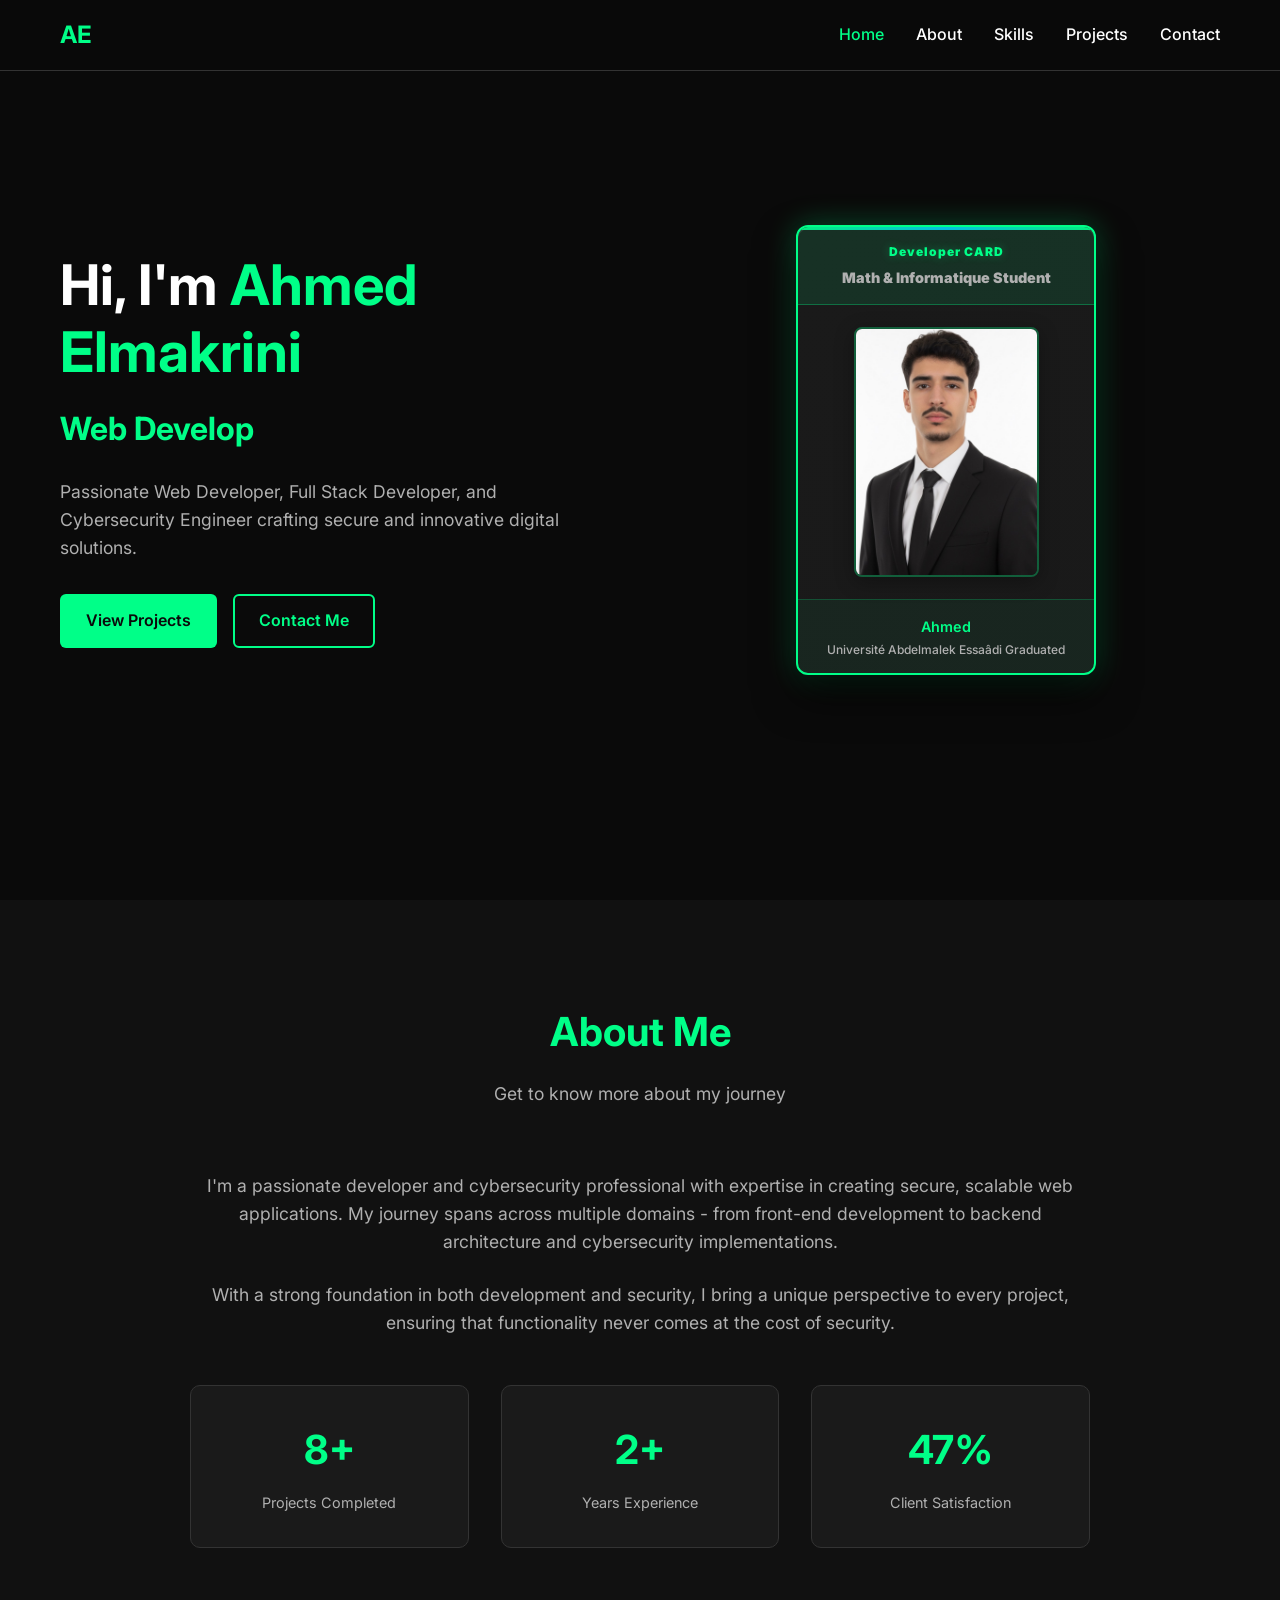
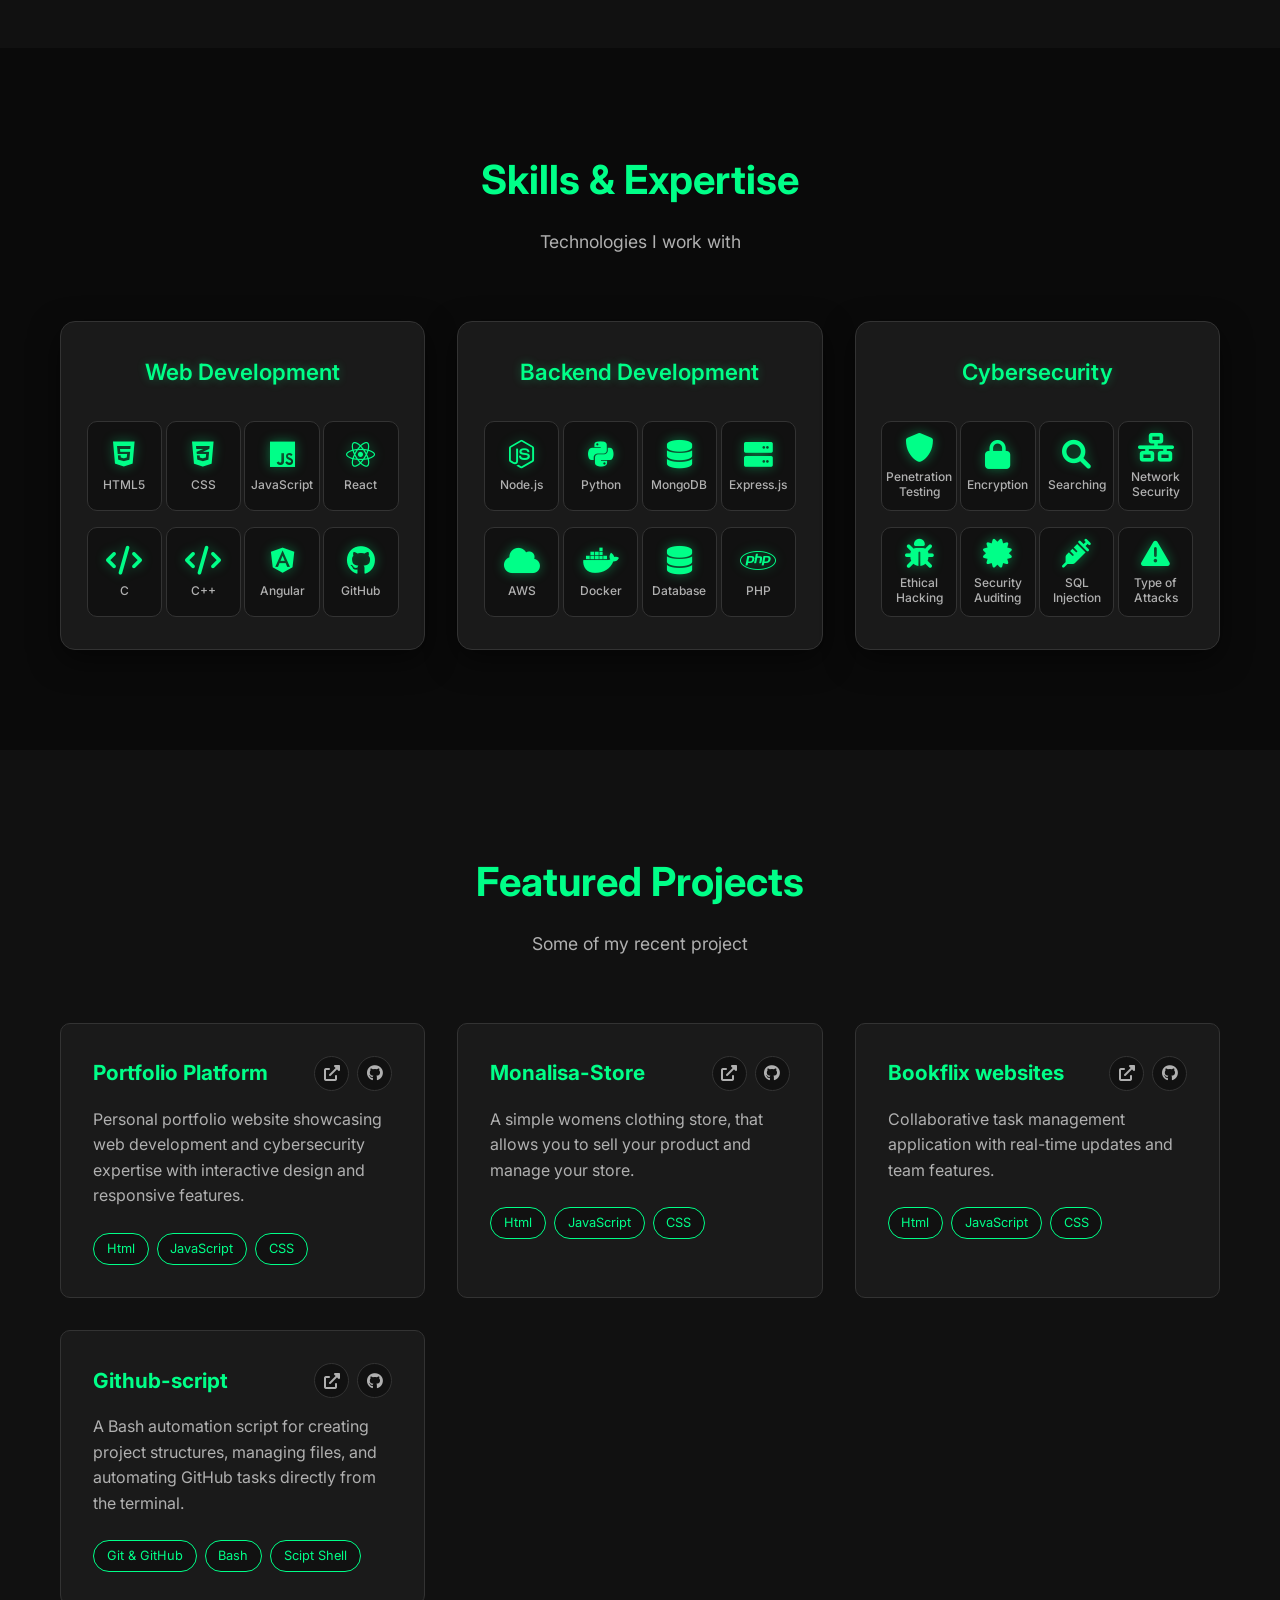
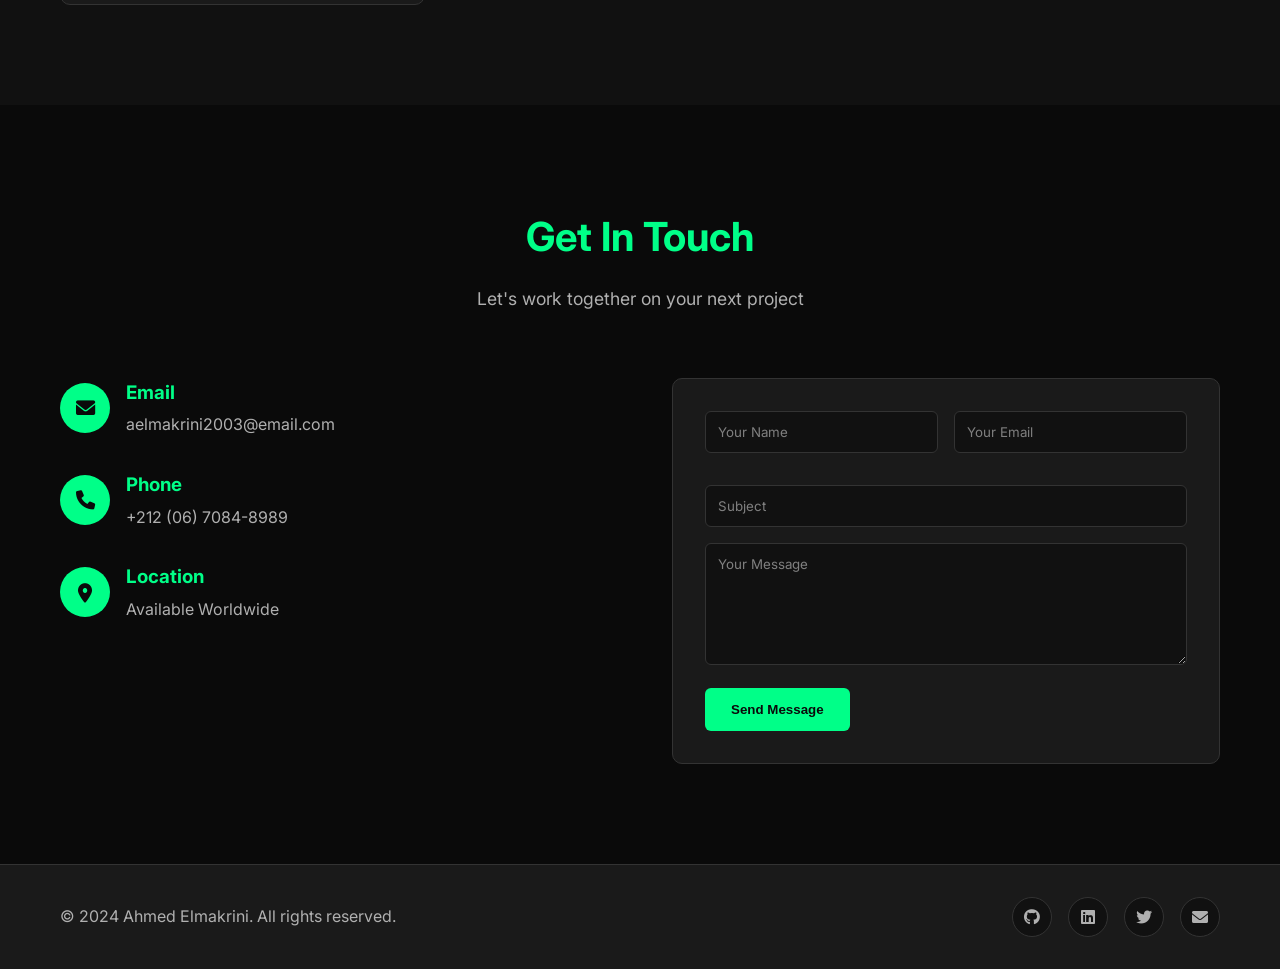
==== commit 50cf2e38: "just fixing file stucture and image screen shot update" ====
--- a/portfolio.html
+++ b/portfolio.html
@@ -11,7 +11,7 @@
     <link rel="manifest" href="manifest.json">
     <link rel="apple-touch-icon" sizes="180x180" href="apple-touch-icon.png">
     <title>Ahmed Elmakrini - Portfolio</title>
-    <link rel="stylesheet" href="style.css">
+    <link rel="stylesheet" href="css/style.css">
     <link href="https://cdnjs.cloudflare.com/ajax/libs/font-awesome/6.0.0/css/all.min.css" rel="stylesheet">
     <link href="https://fonts.googleapis.com/css2?family=Inter:wght@300;400;500;600;700&display=swap" rel="stylesheet">
 </head>
@@ -272,7 +272,7 @@
                         <h3>Portfolio Platform</h3>
                         <div class="project-links">
                             <a href="https://github.com/ahmed200-em/myportfolio" class="project-link"
-                                title="Open E-Commerce Platform" aria-label="Open E-Commerce Platform"><i
+                                title="Open E-Commerce Platform" target="_blank" aria-label="Open E-Commerce Platform"><i
                                     class="fas fa-external-link-alt" aria-hidden="true"></i></a>
                             <a href="https://github.com/ahmed200-em" class="project-link"
                                 title="View E-Commerce Platform on GitHub"
@@ -293,7 +293,7 @@
                         <h3>Monalisa-Store</h3>
                         <div class="project-links">
                             <a href="https://github.com/ahmed200-em/monalisa-store" class="project-link"
-                                title="Open Security Scanner Tool" aria-label="Open Security Scanner Tool"><i
+                                title="Open Security Scanner Tool" target="_blank" aria-label="Open Security Scanner Tool"><i
                                     class="fas fa-external-link-alt" aria-hidden="true"></i></a>
                             <a href="https://github.com/ahmed200-em" class="project-link"
                                 title="View Security Scanner Tool on GitHub"
@@ -313,7 +313,7 @@
                         <h3>Bookflix websites</h3>
                         <div class="project-links">
                             <a href="https://github.com/ahmed200-em/bookflix-web" class="project-link"
-                                title="Open Task Management App" aria-label="Open Task Management App"><i
+                                title="Open Task Management App" target="_blank" aria-label="Open Task Management App"><i
                                     class="fas fa-external-link-alt" aria-hidden="true"></i></a>
                             <a href="https://github.com/ahmed200-em" class="project-link"
                                 title="View Task Management App on GitHub"
@@ -333,7 +333,7 @@
                         <h3>Github-script</h3>
                         <div class="project-links">
                             <a href="https://github.com/ahmed200-em/git-hub-script" class="project-link"
-                                title="Open Task Management App" aria-label="Open Task Management App"><i
+                                title="Open Task Management App" target="_blank" aria-label="Open Task Management App"><i
                                     class="fas fa-external-link-alt" aria-hidden="true"></i></a>
                             <a href="https://github.com/ahmed200-em" class="project-link"
                                 title="View Task Management App on GitHub"
@@ -424,7 +424,7 @@
         </div>
     </footer>
 
-    <script src="script.js"></script>
+    <script src="./js/script.js"></script>
 </body>
 
 </html>
--- a/css/style.css
+++ b/css/style.css
@@ -0,0 +1,1230 @@
+/* Reset */
+* {
+    margin: 0;
+    padding: 0;
+    box-sizing: border-box;
+}
+
+/* Variables */
+:root {
+    --primary-color: #00ff88;
+    --primary-dark: #00cc6a;
+    --bg-color: #0a0a0a;
+    --bg-secondary: #111111;
+    --bg-card: #1a1a1a;
+    --text-primary: #ffffff;
+    --text-secondary: #b0b0b0;
+    --text-muted: #808080;
+    --border-color: #333333;
+    --shadow: 0 10px 30px rgba(0, 0, 0, 0.5);
+    --shadow-hover: 0 15px 40px rgba(0, 255, 136, 0.2);
+}
+
+/* Base */
+html {
+    scroll-behavior: smooth;
+}
+
+body {
+    font-family: 'Inter', sans-serif;
+    background-color: var(--bg-color);
+    color: var(--text-primary);
+    line-height: 1.6;
+}
+
+.container {
+    max-width: 1200px;
+    margin: 0 auto;
+    padding: 0 20px;
+}
+
+/* Navigation */
+.navbar {
+    position: fixed;
+    top: 0;
+    width: 100%;
+    background: rgba(10, 10, 10, 0.95);
+    -webkit-backdrop-filter: blur(10px);
+    backdrop-filter: blur(10px);
+    z-index: 1000;
+    padding: 1rem 0;
+    border-bottom: 1px solid var(--border-color);
+}
+
+.nav-container {
+    max-width: 1200px;
+    margin: 0 auto;
+    padding: 0 20px;
+    display: flex;
+    justify-content: space-between;
+    align-items: center;
+}
+
+.nav-logo .logo-text {
+    font-size: 1.5rem;
+    font-weight: 700;
+    color: var(--primary-color);
+}
+
+.nav-menu {
+    display: flex;
+    list-style: none;
+    gap: 2rem;
+}
+
+.nav-link {
+    color: var(--text-primary);
+    text-decoration: none;
+    font-weight: 500;
+    transition: color 0.3s ease;
+}
+
+.nav-link:hover,
+.nav-link.active {
+    color: var(--primary-color);
+}
+
+.nav-toggle {
+    display: none;
+    flex-direction: column;
+    cursor: pointer;
+    gap: 4px;
+}
+
+.nav-toggle span {
+    width: 25px;
+    height: 3px;
+    background: var(--primary-color);
+    transition: 0.3s;
+}
+
+/* Hero Section */
+.hero {
+    min-height: 100vh;
+    display: flex;
+    align-items: center;
+    padding-top: 80px;
+}
+
+.hero .container {
+    display: grid;
+    grid-template-columns: 1fr 1fr;
+    gap: 4rem;
+    align-items: center;
+}
+
+.hero-title {
+    font-size: 3.5rem;
+    font-weight: 700;
+    margin-bottom: 1rem;
+    line-height: 1.2;
+}
+
+.highlight {
+    color: var(--primary-color);
+}
+
+.hero-subtitle {
+    font-size: 2rem;
+    color: var(--primary-color);
+    margin-bottom: 1.5rem;
+    min-height: 2.5rem;
+}
+
+.hero-description {
+    font-size: 1.1rem;
+    color: var(--text-secondary);
+    margin-bottom: 2rem;
+    max-width: 500px;
+}
+
+.hero-buttons {
+    display: flex;
+    gap: 1rem;
+}
+
+.btn {
+    display: inline-block;
+    padding: 12px 24px;
+    border-radius: 6px;
+    text-decoration: none;
+    font-weight: 600;
+    transition: all 0.3s ease;
+    border: 2px solid transparent;
+}
+
+.btn-primary {
+    background: var(--primary-color);
+    color: var(--bg-color);
+}
+
+.btn-primary:hover {
+    background: var(--primary-dark);
+    transform: translateY(-2px);
+    box-shadow: var(--shadow-hover);
+}
+
+.btn-secondary {
+    border: 2px solid var(--primary-color);
+    color: var(--primary-color);
+}
+
+.btn-secondary:hover {
+    background: var(--primary-color);
+    color: var(--bg-color);
+    transform: translateY(-2px);
+}
+
+.hero-visual {
+    display: flex;
+    justify-content: center;
+    align-items: center;
+    position: relative;
+    height: 400px;
+}
+
+
+
+/* Student ID Card */
+.student-card {
+    width: 300px;
+    height: 450px;
+    background: linear-gradient(135deg, var(--bg-card) 0%, rgba(26, 26, 26, 0.98) 100%);
+    border-radius: 12px;
+    box-shadow:
+        0 20px 40px rgba(0, 0, 0, 0.7),
+        0 0 30px rgba(0, 255, 136, 0.3),
+        inset 0 2px 0 rgba(255, 255, 255, 0.1);
+    margin: 20px auto;
+    position: relative;
+    transition: all 0.4s ease;
+    border: 2px solid var(--primary-color);
+    -webkit-backdrop-filter: blur(15px);
+    backdrop-filter: blur(15px);
+    overflow: hidden;
+    display: flex;
+    flex-direction: column;
+}
+
+.student-card::before {
+    content: '';
+    position: absolute;
+    top: 0;
+    left: 0;
+    right: 0;
+    height: 3px;
+    background: linear-gradient(90deg, var(--primary-color), #00c8ff, var(--primary-color));
+    opacity: 0.9;
+}
+
+.student-card:hover {
+    transform: translateY(-8px) scale(1.02);
+    box-shadow:
+        0 30px 60px rgba(0, 0, 0, 0.8),
+        0 0 40px rgba(0, 255, 136, 0.4),
+        inset 0 2px 0 rgba(255, 255, 255, 0.2);
+    border-color: rgba(0, 255, 136, 0.9);
+}
+
+
+
+/* Card Header */
+.card-header {
+    background: rgba(0, 255, 136, 0.1);
+    padding: 15px;
+    text-align: center;
+    border-bottom: 1px solid rgba(0, 255, 136, 0.3);
+    position: relative;
+}
+
+.card-header h3 {
+    color: var(--primary-color);
+    font-size: 0.75rem;
+    font-weight: 900;
+    letter-spacing: 1px;
+    margin: 0 0 5px 0;
+    text-shadow: 0 0 10px rgba(0, 255, 136, 0.3);
+}
+
+.card-header p {
+    color: var(--text-secondary);
+    font-size: 0.9rem;
+    font-weight: 900;
+    margin: 0;
+}
+
+/* Card Photo */
+.card-photo {
+    flex: 1;
+    padding: 20px;
+    display: flex;
+    align-items: center;
+    justify-content: center;
+}
+
+.card-photo img {
+    width: 185px;
+    height: 250px;
+    border-radius: 8px;
+    object-fit: cover;
+    border: 2px solid rgba(0, 255, 136, 0.3);
+    box-shadow: 0 5px 20px rgba(0, 0, 0, 0.3);
+    transition: all 0.3s ease;
+}
+
+.student-card:hover .card-photo img {
+    transform: scale(1.02);
+    border-color: var(--primary-color);
+    box-shadow: 0 8px 25px rgba(0, 255, 136, 0.2);
+}
+
+/* Card Info */
+.card-info {
+    background: rgba(0, 255, 136, 0.05);
+    padding: 15px;
+    text-align: center;
+    border-top: 1px solid rgba(0, 255, 136, 0.2);
+}
+.university {
+    color: var(--text-secondary);
+    font-size: 0.75rem;
+    font-weight: 500;
+    line-height: 1.3;
+    margin: 0;
+}
+.student-info h2 {
+    color: var(--text-primary);
+    font-size: 1.3rem;
+    font-weight: 700;
+    margin: 0 0 0.5rem 0;
+}
+
+.student-id {
+    color: var(--primary-color);
+    font-size: 0.9rem;
+    font-weight: 600;
+    margin: 0 0 0.3rem 0;
+}
+
+.department {
+    color: var(--text-secondary);
+    font-size: 0.8rem;
+    line-height: 1.3;
+    margin: 0;
+}
+
+
+/* Card Footer */
+.card-footer {
+    display: flex;
+    justify-content: space-between;
+    align-items: center;
+    padding: 1rem 1.5rem;
+    border-top: 1px solid rgba(0, 255, 136, 0.2);
+    background: rgba(0, 255, 136, 0.03);
+    margin-top: auto;
+}
+
+.valid-date {
+    color: var(--text-secondary);
+    font-size: 0.75rem;
+    font-weight: 500;
+}
+
+.signature {
+    color: var(--primary-color);
+    font-size: 0.8rem;
+    font-weight: 600;
+    font-style: italic;
+}
+/* Hacker Terminal */
+.hacker-terminal {
+    position: fixed;
+    top: 50%;
+    left: 50%;
+    transform: translate(-50%, -50%) scale(0);
+    width: 90%;
+    max-width: 800px;
+    height: 500px;
+    background: #0d1117;
+    border: 1px solid var(--primary-color);
+    border-radius: 10px;
+    box-shadow: 0 0 50px rgba(0, 255, 136, 0.3);
+    z-index: 10000;
+    opacity: 0;
+    transition: all 0.3s cubic-bezier(0.4, 0, 0.2, 1);
+    font-family: 'Courier New', monospace;
+    overflow: hidden;
+}
+
+.hacker-terminal.active {
+    transform: translate(-50%, -50%) scale(1);
+    opacity: 1;
+}
+
+.terminal-header {
+    background: linear-gradient(90deg, #21262d, #161b22);
+    padding: 10px 15px;
+    display: flex;
+    justify-content: space-between;
+    align-items: center;
+    border-bottom: 1px solid var(--primary-color);
+}
+
+.terminal-controls {
+    display: flex;
+    gap: 8px;
+}
+
+.terminal-btn {
+    width: 12px;
+    height: 12px;
+    border-radius: 50%;
+    cursor: pointer;
+    transition: all 0.2s ease;
+}
+
+.terminal-btn.close {
+    background: #ff5f57;
+}
+
+.terminal-btn.minimize {
+    background: #ffbd2e;
+}
+
+.terminal-btn.maximize {
+    background: #28ca42;
+}
+
+.terminal-btn:hover {
+    transform: scale(1.2);
+    box-shadow: 0 0 10px currentColor;
+}
+
+.terminal-title {
+    color: var(--primary-color);
+    font-size: 0.9rem;
+    font-weight: 600;
+}
+
+.terminal-body {
+    padding: 20px;
+    height: calc(100% - 45px);
+    overflow-y: auto;
+    background: #0d1117;
+}
+
+.terminal-prompt {
+    display: flex;
+    align-items: center;
+    margin-bottom: 10px;
+    font-size: 0.9rem;
+}
+
+.prompt-user {
+    color: var(--primary-color);
+    font-weight: bold;
+}
+
+.prompt-separator {
+    color: #6e7681;
+    margin: 0 2px;
+}
+
+.prompt-path {
+    color: #79c0ff;
+}
+
+.prompt-symbol {
+    color: var(--text-primary);
+    margin: 0 5px;
+}
+
+.prompt-command {
+    color: #ffa657;
+    font-weight: bold;
+}
+
+.typing-cursor {
+    color: var(--primary-color);
+    animation: cursor-blink 1s infinite;
+    margin-left: 5px;
+}
+
+@keyframes cursor-blink {
+    0%, 50% { opacity: 1; }
+    51%, 100% { opacity: 0; }
+}
+
+.terminal-output {
+    color: var(--text-primary);
+    font-size: 0.85rem;
+    line-height: 1.6;
+    white-space: pre-wrap;
+}
+
+.terminal-output .success {
+    color: var(--primary-color);
+}
+
+.terminal-output .warning {
+    color: #ffa657;
+}
+
+.terminal-output .error {
+    color: #ff6b6b;
+}
+
+.terminal-output .info {
+    color: #79c0ff;
+}
+
+.terminal-output .highlight {
+    color: var(--primary-color);
+    font-weight: bold;
+    text-shadow: 0 0 5px rgba(0, 255, 136, 0.5);
+}
+
+.skill-bar {
+    display: flex;
+    align-items: center;
+    margin: 5px 0;
+}
+
+.skill-bar-name {
+    width: 120px;
+    color: var(--primary-color);
+    font-weight: bold;
+}
+
+.skill-bar-container {
+    flex: 1;
+    height: 8px;
+    background: #21262d;
+    border-radius: 4px;
+    overflow: hidden;
+    margin: 0 10px;
+    border: 1px solid var(--primary-color);
+}
+
+.skill-bar-fill {
+    height: 100%;
+    background: linear-gradient(90deg, var(--primary-color), var(--primary-dark));
+    border-radius: 4px;
+    width: 0%;
+    transition: width 2s ease-in-out;
+    box-shadow: 0 0 10px rgba(0, 255, 136, 0.5);
+}
+
+.skill-bar-percent {
+    color: var(--text-primary);
+    font-size: 0.8rem;
+    min-width: 40px;
+}
+
+/* Sections */
+section {
+    padding: 100px 0;
+}
+
+.section-header {
+    text-align: center;
+    margin-bottom: 4rem;
+}
+
+.section-title {
+    font-size: 2.5rem;
+    font-weight: 700;
+    color: var(--primary-color);
+    margin-bottom: 1rem;
+}
+
+.section-subtitle {
+    font-size: 1.1rem;
+    color: var(--text-secondary);
+}
+
+/* About Section */
+.about {
+    background: var(--bg-secondary);
+}
+
+.about-content {
+    max-width: 900px;
+    margin: 0 auto;
+}
+
+.about-text {
+    text-align: center;
+    margin-bottom: 3rem;
+}
+
+.about-text p {
+    font-size: 1.1rem;
+    color: var(--text-secondary);
+    margin-bottom: 1.5rem;
+}
+
+.stats {
+    display: grid;
+    grid-template-columns: repeat(3, 1fr);
+    gap: 2rem;
+}
+
+.stat-item {
+    background: var(--bg-card);
+    padding: 2rem;
+    border-radius: 10px;
+    text-align: center;
+    border: 1px solid var(--border-color);
+    transition: all 0.3s ease;
+}
+
+.stat-item:hover {
+    transform: translateY(-5px);
+    box-shadow: var(--shadow-hover);
+    border-color: var(--primary-color);
+}
+
+.stat-number {
+    display: block;
+    font-size: 2.5rem;
+    font-weight: 700;
+    color: var(--primary-color);
+    margin-bottom: 0.5rem;
+}
+
+.stat-label {
+    color: var(--text-secondary);
+    font-size: 0.9rem;
+}
+
+/* Skills Section */
+.skills-container {
+    display: grid;
+    grid-template-columns: repeat(3, 1fr);
+    gap: 2rem;
+    max-width: 1200px;
+    margin: 0 auto;
+}
+
+.skill-category {
+    background: var(--bg-card);
+    padding: 2rem;
+    border-radius: 15px;
+    border: 1px solid var(--border-color);
+    box-shadow: var(--shadow);
+    transition: all 0.3s ease;
+}
+
+.skill-category:hover {
+    transform: translateY(-5px);
+    box-shadow: var(--shadow-hover);
+    border-color: rgba(0, 255, 136, 0.3);
+}
+
+.skill-category h3 {
+    color: var(--primary-color);
+    font-size: 1.4rem;
+    margin-bottom: 2rem;
+    text-align: center;
+    font-weight: 600;
+    text-shadow: 0 0 10px rgba(0, 255, 136, 0.3);
+}
+
+.skills-grid {
+    display: grid;
+    grid-template-columns: repeat(4, 1fr);
+    gap: 1rem;
+    justify-items: center;
+}
+
+.skill-item {
+    background: var(--bg-secondary);
+    padding: 1.2rem 0.8rem;
+    border-radius: 10px;
+    text-align: center;
+    border: 1px solid var(--border-color);
+    transition: all 0.3s ease;
+    cursor: pointer;
+    width: 120%;
+    height: 90px;
+    -webkit-user-select: none;
+    user-select: none;
+    display: flex;
+    flex-direction: column;
+    justify-content: center;
+    align-items: center;
+    position: relative;
+    overflow: hidden;
+}
+
+.skill-item::before {
+    content: '';
+    position: absolute;
+    top: 0;
+    left: 0;
+    right: 0;
+    height: 2px;
+    background: linear-gradient(90deg, transparent, var(--primary-color), transparent);
+    opacity: 0;
+    transition: opacity 0.3s ease;
+}
+
+.skill-item:hover {
+    border-color: var(--primary-color);
+    transform: translateY(-5px) scale(1.02);
+    box-shadow: 0 15px 35px rgba(0, 255, 136, 0.2);
+    background: rgba(0, 255, 136, 0.03);
+}
+
+.skill-item:hover::before {
+    opacity: 1;
+}
+
+.skill-item i {
+    font-size: 1.8rem;
+    color: var(--primary-color);
+    margin-bottom: 0.5rem;
+    display: block;
+    transition: all 0.3s ease;
+    text-shadow: 0 0 12px rgba(0, 255, 136, 0.4);
+}
+
+.skill-item:hover i {
+    transform: scale(1.1);
+    color: var(--text-primary);
+    text-shadow: 0 0 18px var(--primary-color);
+}
+
+.skill-item span {
+    color: var(--text-secondary);
+    font-size: 0.75rem;
+    font-weight: 500;
+    transition: all 0.3s ease;
+    opacity: 1;
+    transform: translateY(0);
+    line-height: 1.2;
+}
+
+.skill-item:hover span {
+    color: var(--text-primary);
+    font-weight: 600;
+}
+
+/* Projects Section */
+.projects {
+    background: var(--bg-secondary);
+}
+
+.projects-grid {
+    display: grid;
+    grid-template-columns: repeat(auto-fit, minmax(350px, 1fr));
+    gap: 2rem;
+}
+
+.project-card {
+    background: var(--bg-card);
+    padding: 2rem;
+    border-radius: 10px;
+    border: 1px solid var(--border-color);
+    transition: all 0.3s ease;
+}
+
+.project-card:hover {
+    transform: translateY(-5px);
+    box-shadow: var(--shadow-hover);
+    border-color: var(--primary-color);
+}
+
+.project-header {
+    display: flex;
+    justify-content: space-between;
+    align-items: center;
+    margin-bottom: 1rem;
+}
+
+.project-header h3 {
+    color: var(--primary-color);
+    font-size: 1.3rem;
+}
+
+.project-links {
+    display: flex;
+    gap: 0.5rem;
+}
+
+.project-link {
+    width: 35px;
+    height: 35px;
+    background: var(--bg-secondary);
+    color: var(--text-secondary);
+    display: flex;
+    align-items: center;
+    justify-content: center;
+    border-radius: 50%;
+    text-decoration: none;
+    transition: all 0.3s ease;
+    border: 1px solid var(--border-color);
+}
+
+.project-link:hover {
+    background: var(--primary-color);
+    color: var(--bg-color);
+    border-color: var(--primary-color);
+}
+
+.project-card p {
+    color: var(--text-secondary);
+    margin-bottom: 1.5rem;
+    line-height: 1.6;
+}
+
+.project-tags {
+    display: flex;
+    gap: 0.5rem;
+    flex-wrap: wrap;
+}
+
+.tag {
+    background: var(--bg-secondary);
+    color: var(--primary-color);
+    padding: 0.3rem 0.8rem;
+    border-radius: 20px;
+    font-size: 0.8rem;
+    border: 1px solid var(--primary-color);
+}
+
+/* Contact Section */
+.contact-content {
+    display: grid;
+    grid-template-columns: 1fr 1fr;
+    gap: 4rem;
+}
+
+.contact-item {
+    display: flex;
+    align-items: center;
+    gap: 1rem;
+    margin-bottom: 2rem;
+}
+
+.contact-icon {
+    width: 50px;
+    height: 50px;
+    background: var(--primary-color);
+    color: var(--bg-color);
+    display: flex;
+    align-items: center;
+    justify-content: center;
+    border-radius: 50%;
+    font-size: 1.2rem;
+}
+
+.contact-details h3 {
+    color: var(--primary-color);
+    margin-bottom: 0.3rem;
+}
+
+.contact-details p {
+    color: var(--text-secondary);
+}
+
+.contact-form {
+    background: var(--bg-card);
+    padding: 2rem;
+    border-radius: 10px;
+    border: 1px solid var(--border-color);
+}
+
+.form-row {
+    display: grid;
+    grid-template-columns: 1fr 1fr;
+    gap: 1rem;
+    margin-bottom: 1rem;
+}
+
+.contact-form input,
+.contact-form textarea {
+    width: 100%;
+    padding: 12px;
+    background: var(--bg-secondary);
+    border: 1px solid var(--border-color);
+    border-radius: 6px;
+    color: var(--text-primary);
+    font-family: inherit;
+    margin-bottom: 1rem;
+    transition: border-color 0.3s ease;
+}
+
+.contact-form input:focus,
+.contact-form textarea:focus {
+    outline: none;
+    border-color: var(--primary-color);
+}
+
+.contact-form input::placeholder,
+.contact-form textarea::placeholder {
+    color: var(--text-muted);
+}
+
+/* Footer */
+.footer {
+    background: var(--bg-card);
+    padding: 2rem 0;
+    border-top: 1px solid var(--border-color);
+}
+
+.footer-content {
+    display: flex;
+    justify-content: space-between;
+    align-items: center;
+}
+
+.footer-text {
+    color: var(--text-secondary);
+}
+
+.social-links {
+    display: flex;
+    gap: 1rem;
+}
+
+.social-link {
+    width: 40px;
+    height: 40px;
+    background: var(--bg-secondary);
+    color: var(--text-secondary);
+    display: flex;
+    align-items: center;
+    justify-content: center;
+    border-radius: 50%;
+    text-decoration: none;
+    transition: all 0.3s ease;
+    border: 1px solid var(--border-color);
+}
+
+.social-link:hover {
+    background: var(--primary-color);
+    color: var(--bg-color);
+    border-color: var(--primary-color);
+    transform: translateY(-2px);
+}
+
+/* Mobile Responsive */
+@media (max-width: 768px) {
+    /* Navigation optimized for mobile */
+    .navbar {
+        padding: 0.8rem 0;
+        box-shadow: 0 5px 20px rgba(0, 0, 0, 0.3);
+    }
+
+    .nav-menu {
+            position: fixed;
+            left: -100%;
+            top: 65px;
+            flex-direction: column;
+            background: rgba(10, 10, 10, 0.98);
+            -webkit-backdrop-filter: blur(20px);
+            backdrop-filter: blur(20px);
+            width: 100%;
+            text-align: center;
+            transition: 0.3s;
+            padding: 2rem 0;
+            border-top: 1px solid var(--border-color);
+            box-shadow: 0 5px 20px rgba(0, 0, 0, 0.3);
+        }
+
+    .nav-menu.active {
+        left: 0;
+    }
+
+    .nav-toggle {
+        display: flex;
+    }
+
+    /* Hero section optimized for mobile */
+    .hero {
+        padding-top: 100px;
+        min-height: 80vh;
+    }
+
+    .hero .container {
+        grid-template-columns: 1fr;
+        text-align: center;
+        gap: 2rem;
+    }
+
+    .hero-title {
+        font-size: 2.2rem;
+        line-height: 1.3;
+    }
+
+    .hero-subtitle {
+        font-size: 1.3rem;
+        min-height: 2rem;
+    }
+
+    .hero-description {
+        font-size: 1rem;
+        margin-bottom: 2rem;
+    }
+
+    .hero-buttons {
+        flex-direction: column;
+        align-items: center;
+        gap: 1rem;
+    }
+
+    .btn {
+        width: 200px;
+        text-align: center;
+    }
+
+    /* Sections with better mobile spacing */
+    section {
+        padding: 60px 0;
+    }
+
+    .section-title {
+        font-size: 2rem;
+    }
+
+    .section-header {
+        margin-bottom: 3rem;
+    }
+
+    /* Stats optimized for mobile */
+    .stats {
+        grid-template-columns: 1fr;
+        gap: 1.5rem;
+    }
+
+    .stat-item {
+        padding: 1.5rem;
+    }
+
+    /* Skills optimized for mobile */
+    .skills-container {
+        grid-template-columns: 1fr;
+        gap: 2rem;
+    }
+
+    .skill-category {
+        padding: 1.5rem;
+    }
+
+    .skills-grid {
+        grid-template-columns: repeat(3, 1fr);
+        gap: 1rem;
+    }
+
+    .skill-item {
+        padding: 1.2rem 0.8rem;
+        height: 85px;
+    }
+
+    .skill-item i {
+        font-size: 1.6rem;
+        margin-bottom: 0.4rem;
+    }
+
+    .skill-item span {
+        font-size: 0.7rem;
+    }
+
+    /* Projects optimized for mobile */
+    .projects-grid {
+        grid-template-columns: 1fr;
+        gap: 1.5rem;
+    }
+
+    .project-card {
+        padding: 1.5rem;
+    }
+
+    /* Contact optimized for mobile */
+    .contact-content {
+        grid-template-columns: 1fr;
+        gap: 2rem;
+    }
+
+    .contact-form {
+        padding: 1.5rem;
+    }
+
+    .form-row {
+        grid-template-columns: 1fr;
+        gap: 0;
+    }
+
+    .contact-form input,
+    .contact-form textarea {
+        font-size: 16px; /* Prevents zoom on iOS */
+        padding: 15px;
+    }
+
+    /* Footer optimized for mobile */
+    .footer-content {
+        flex-direction: column;
+        gap: 1.5rem;
+        text-align: center;
+    }
+
+    .social-links {
+        justify-content: center;
+    }
+
+    .hero-visual {
+        height: 320px;
+    }
+
+    /* Student Card Mobile */
+    .student-card {
+        width: 240px;
+        height: 350px;
+    }
+
+    .card-photo {
+        padding: 15px;
+    }
+
+    .card-photo img {
+        width: 160px;
+        height: 190px;
+    }
+
+    .card-header {
+        padding: 12px;
+    }
+
+    .card-header h3 {
+        font-size: 0.8rem;
+    }
+
+    .card-header p {
+        font-size: 0.75rem;
+    }
+
+    .card-info {
+        padding: 12px;
+    }
+
+    .student-id {
+        font-size: 0.9rem;
+    }
+
+    .university {
+        font-size: 0.7rem;
+    }
+
+
+    /* Mobile touch improvements */
+    .skill-item,
+    .project-card,
+    .stat-item {
+        cursor: pointer;
+    }
+
+    /* Better tap targets for mobile */
+    .nav-link {
+        padding: 0.8rem;
+        display: block;
+    }
+
+    .project-link,
+    .social-link {
+        min-width: 44px;
+        min-height: 44px;
+    }
+}
+
+/* iPhone specific optimizations */
+@media (max-width: 414px) {
+    .container {
+        padding: 0 15px;
+    }
+
+    .hero-title {
+        font-size: 1.8rem;
+    }
+
+    .section-title {
+        font-size: 1.8rem;
+    }
+
+    .skills-grid {
+        grid-template-columns: repeat(2, 1fr);
+        gap: 0.8rem;
+    }
+
+    .skill-item {
+        padding: 1.2rem 0.8rem;
+        height: 80px;
+    }
+
+    .skill-item i {
+        font-size: 1.4rem;
+        margin-bottom: 0.4rem;
+    }
+
+    .skill-item span {
+        font-size: 0.65rem;
+    }
+
+    /* Better button sizing for iPhone */
+    .btn {
+        width: 100%;
+        padding: 15px;
+        font-size: 1rem;
+    }
+
+    .hero-buttons {
+        width: 100%;
+        max-width: 300px;
+        margin: 0 auto;
+    }
+
+    /* Improved form for iPhone */
+    .contact-form input,
+    .contact-form textarea {
+        border-radius: 8px;
+        font-size: 16px;
+    }
+}
+
+/* iPhone landscape orientation */
+@media (max-width: 768px) and (orientation: landscape) {
+    .hero {
+        min-height: 100vh;
+    }
+
+    .hero-title {
+        font-size: 2rem;
+    }
+
+    section {
+        padding: 50px 0;
+    }
+}
+
+/* Safe area support for iPhone X and newer */
+@supports (padding-top: constant(safe-area-inset-top)) {
+    .navbar {
+        padding-top: calc(constant(safe-area-inset-top) + 1rem);
+    }
+
+    .hero {
+        padding-top: calc(constant(safe-area-inset-top) + 100px);
+    }
+}
+
+@supports (padding-top: env(safe-area-inset-top)) {
+    .navbar {
+        padding-top: calc(env(safe-area-inset-top) + 1rem);
+    }
+
+    .hero {
+        padding-top: calc(env(safe-area-inset-top) + 100px);
+    }
+}
